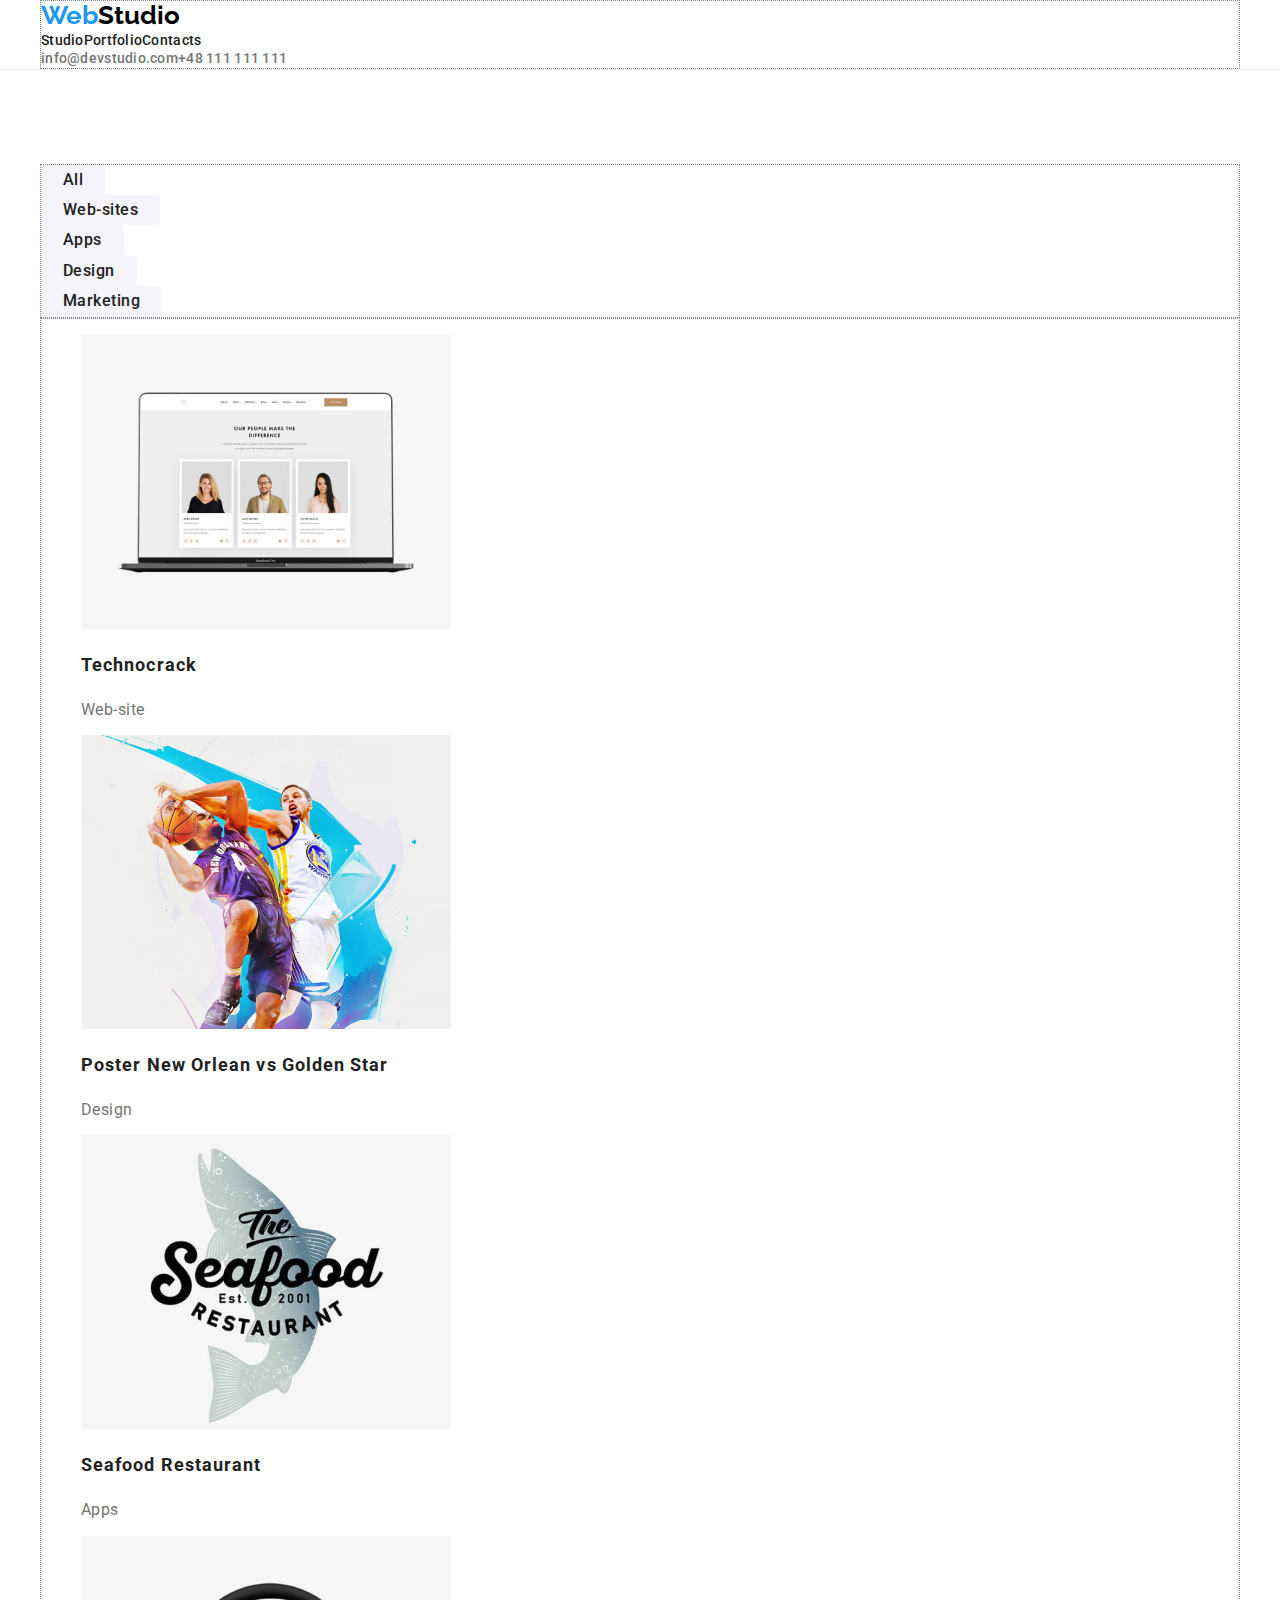
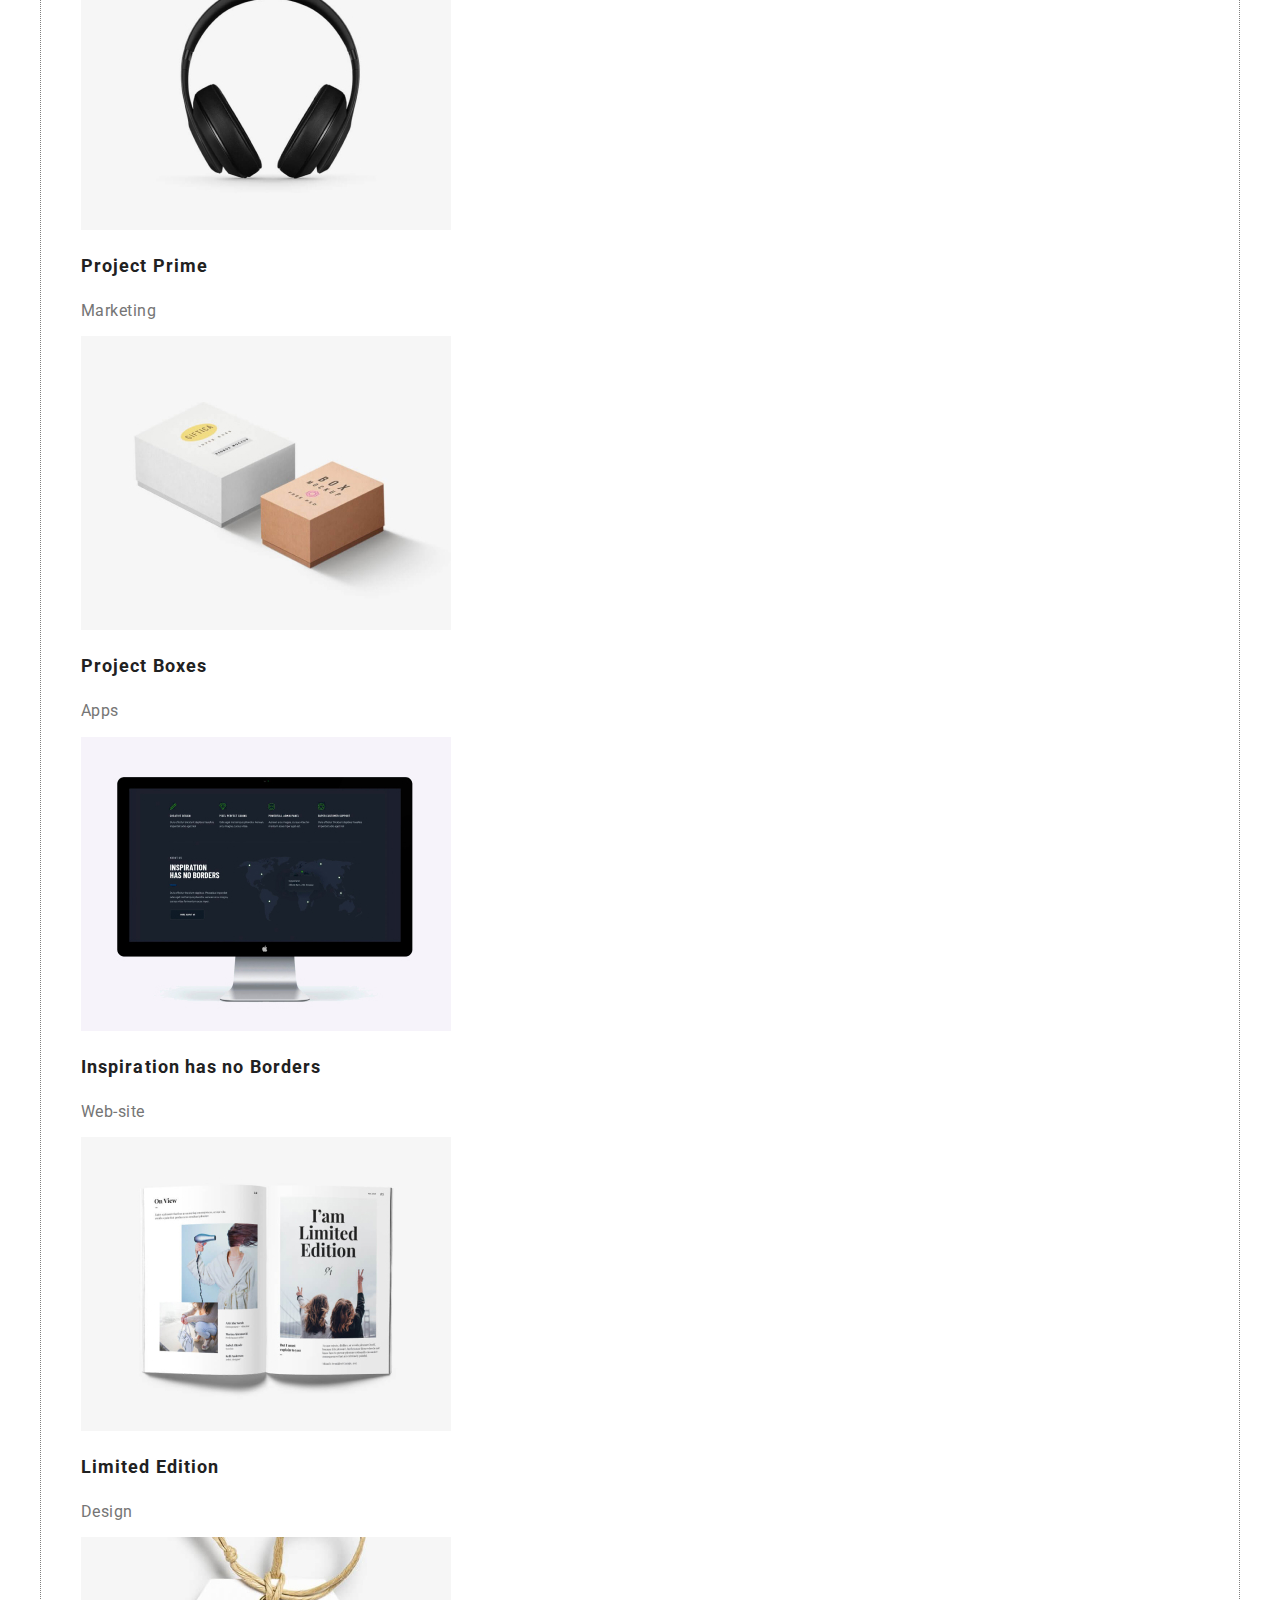
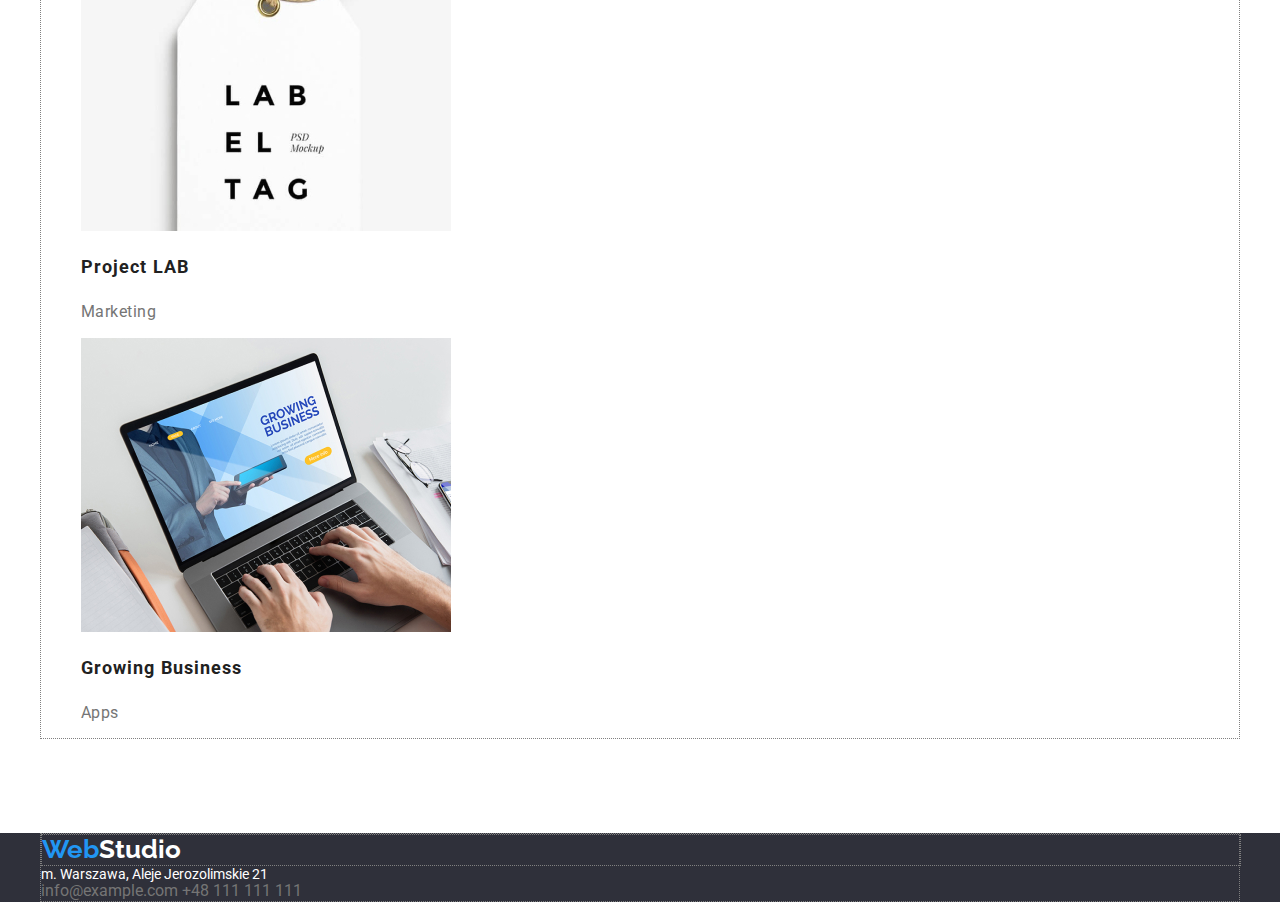
==== portfolio.html @ 3c7914d1 "sections class added" ====
<!DOCTYPE html>
<html lang="en">
  <head>
    <meta charset="UTF-8" />
    <meta http-equiv="X-UA-Compatible" content="IE=edge" />
    <meta name="viewport" content="width=device-width, initial-scale=1.0" />
    <title>Portfolio</title>
    <link rel="preconnect" href="https://fonts.googleapis.com" />
    <link rel="preconnect" href="https://fonts.gstatic.com" crossorigin />
    <link
      rel="stylesheet"
      href="https://cdnjs.cloudflare.com/ajax/libs/modern-normalize/1.0.0/modern-normalize.min.css"
    />
    <link
      href="https://fonts.googleapis.com/css2?family=Raleway:wght@700&family=Roboto:wght@400;500;700;900&display=swap"
      rel="stylesheet"
    />
    <link rel="stylesheet" href="./css/styles.css" />
  </head>
  <body>
    <!-- page header -->
    <header class="index-header">
      <div class="container">
        <a class="logo" href="./index.html"
          >Web<span class="logo-studio">Studio</span></a
        >
        <nav>
          <ul class="navigation">
            <li><a class="menu-link" href="./index.html">Studio</a></li>
            <li>
              <a class="menu-link" href="./portfolio.html">Portfolio</a>
            </li>
            <li><a class="menu-link" href="#">Contacts</a></li>
          </ul>
        </nav>
        <ul class="header-contacts">
          <li>
            <a class="contact-link" href="mailto:info@devstudio.com"
              >info@devstudio.com</a
            >
          </li>
          <li>
            <a class="contact-link" href="tel:+48111111111">+48 111 111 111</a>
          </li>
        </ul>
      </div>
    </header>
    <main>
      <section class="section">
        <!-- filters -->
        <div class="container">
          <ul class="filter">
            <li><button type="button">All</button></li>
            <li><button type="button">Web-sites</button></li>
            <li><button type="button">Apps</button></li>
            <li><button type="button">Design</button></li>
            <li><button type="button">Marketing</button></li>
          </ul>
        </div>
        <!--  All Projects -->
        <div class="container">
          <ul class="projects">
            <!-- Project 1 -->
            <li>
              <figure>
                <img
                  src="./images/projects/project-1.jpg"
                  alt="opened-laptop"
                  width="370"
                  height="294"
                />
                <figcaption>
                  <p class="project-title">Technocrack</p>
                  <p class="project-type">Web-site</p>
                </figcaption>
              </figure>
            </li>
            <!-- Project 2 -->
            <li>
              <figure>
                <img
                  class="image-one"
                  src="./images/projects/project-2.jpg"
                  alt="two-basketball-players"
                  width="370"
                  height="294"
                />
                <figcaption>
                  <p class="project-title">Poster New Orlean vs Golden Star</p>
                  <p class="project-type">Design</p>
                </figcaption>
              </figure>
            </li>
            <!-- project 3 -->
            <li>
              <figure>
                <img
                  src="./images/projects/project-3.jpg"
                  alt="logo-of-a-restaurant"
                  width="370"
                  height="294"
                />
                <figcaption>
                  <p class="project-title">Seafood Restaurant</p>
                  <p class="project-type">Apps</p>
                </figcaption>
              </figure>
            </li>
            <!-- project 4 -->
            <li>
              <figure>
                <img
                  src="./images/projects/project-4.jpg"
                  alt="black-headset"
                  width="370"
                  height="294"
                />
                <figcaption>
                  <p class="project-title">Project Prime</p>
                  <p class="project-type">Marketing</p>
                </figcaption>
              </figure>
            </li>
            <!-- project 5 -->
            <li>
              <figure>
                <img
                  src="./images/projects/project-5.jpg"
                  alt="two-carton-boxes"
                  width="370"
                  height="294"
                />
                <figcaption>
                  <p class="project-title">Project Boxes</p>
                  <p class="project-type">Apps</p>
                </figcaption>
              </figure>
            </li>
            <!-- project 6 -->
            <li>
              <figure>
                <img
                  src="./images/projects/project-6.jpg"
                  alt="apple-monitor"
                  width="370"
                  height="294"
                />
                <figcaption>
                  <p class="project-title">Inspiration has no Borders</p>
                  <p class="project-type">Web-site</p>
                </figcaption>
              </figure>
            </li>
            <!-- project 7 -->
            <li>
              <figure>
                <img
                  src="./images/projects/project-7.jpg"
                  alt="opened-paper-magazine"
                  width="370"
                  height="294"
                />
                <figcaption>
                  <p class="project-title">Limited Edition</p>
                  <p class="project-type">Design</p>
                </figcaption>
              </figure>
            </li>
            <!-- project 8  -->
            <li>
              <figure>
                <img
                  src="./images/projects/project-8.jpg"
                  alt="a-label"
                  width="370"
                  height="294"
                />
                <figcaption>
                  <p class="project-title">Project LAB</p>
                  <p class="project-type">Marketing</p>
                </figcaption>
              </figure>
            </li>
            <!-- project 9 -->
            <li>
              <figure>
                <img
                  src="./images/projects/project-9.jpg"
                  alt="someone-typing-on-a-laptop"
                  width="370"
                  height="294"
                />
                <figcaption>
                  <p class="project-title">Growing Business</p>
                  <p class="project-type">Apps</p>
                </figcaption>
              </figure>
            </li>
          </ul>
        </div>
      </section>
    </main>
    <footer>
      <!--contact -->
      <div class="container">
        <div class="container">
          <a class="logo" href="./index.html"
            >Web<span class="logo-studio-bottom">Studio</span></a
          >
        </div>
        <address>m. Warszawa, Aleje Jerozolimskie 21</address>
        <a class="bottom-contact-link" href="mailto:info@example.com"
          >info@example.com</a
        >
        <a class="bottom-contact-link" href="tel:+48111111111"
          >+48 111 111 111</a
        >
      </div>
    </footer>
  </body>
</html>
---- css/styles.css ----
h1,
h2,
h3,
h4 {
  margin: 0;
}

body {
  font-family: "Roboto", sans-serif;
  color: #212121;
  text-decoration: none;
  margin: 0;
  padding: 0;
}

ul {
  list-style: none;
  margin: 0;
  padding: 0;
}

img {
  display: block;
}

.container {
  width: 1200px;
  border: 1px dotted grey;
  margin: 0 auto;
}

.section {
  padding-top: 94px;
  padding-bottom: 94px;
}

.pb {
  padding-bottom: 0px;
}

.logo {
  font-family: "Raleway";
  font-weight: 700;
  font-size: 26px;
  line-height: 1, 2;
  color: #2196f3;
  text-decoration: none;
}

.menu-link {
  font-weight: 500;
  font-size: 14px;
  line-height: 1, 1;
  letter-spacing: 0.02em;
  text-decoration: none;
  color: #212121;
}

.menu-link:focus,
.menu-link:hover {
  color: #2196f3;
}

.contact-link {
  color: #757575;
  text-decoration: none;
  font-weight: 500;
  font-size: 14px;
  line-height: 1, 1;
  letter-spacing: 0.02em;
}

.contact-link:hover,
.contact-link:focus {
  color: #2196f3;
  stroke: #2196f3;
}

button {
  font-family: "Roboto";
  font-weight: 500;
  font-size: 16px;
  line-height: 1, 6;
  text-align: center;
  letter-spacing: 0.03em;
  color: #212121;
  border-style: none;
  background: #f5f4fa;
  border-radius: 4px;
  padding: 6px 22px 6px 22px;
}

button:focus,
button:hover {
  background: #2196f3;
  box-shadow: 0px 3px 1px rgba(0, 0, 0, 0.1), 0px 1px 2px rgba(0, 0, 0, 0.08),
    0px 2px 2px rgba(0, 0, 0, 0.12);
  border-radius: 4px;
  color: white;
  border-style: none;
}

button {
  cursor: pointer;
}

.project-card {
  width: 370;
}

.project-description {
  border-left: 1px solid #eeeeee;
  border-bottom: 1px solid #eeeeee;
  border-right: 1px solid #eeeeee;
  width: 370;
}

.project-card:focus,
.project-card:hover {
  box-shadow: 0px 1px 1px rgba(0, 0, 0, 0.12), 0px 4px 4px rgba(0, 0, 0, 0.06),
    1px 4px 6px rgba(0, 0, 0, 0.16);
  width: 370px;
}

.project-title {
  font-weight: 700;
  font-size: 18px;
  line-height: 2;
  letter-spacing: 0.06em;
  color: #212121;
}

.project-type {
  font-size: 16px;
  line-height: 1, 9;
  letter-spacing: 0.03em;
  color: #757575;
}

address {
  font-family: "Roboto";
  font-style: normal;
  font-size: 14px;
  line-height: 1, 7;
  color: white;
}

.logo {
  color: #2196f3;
}
.logo-studio {
  color: #000000;
}

.logo-studio-bottom {
  color: #ffffff;
}

.bottom-contact-link {
  color: #757575;
  text-decoration: none;
}

.bottom-contact-link:hover,
.bottom-contact-link:focus {
  color: #2196f3;
}

footer {
  background-color: #2f303a;
  width: 100%;
}

.hero {
  background: #2f303a;
  height: 600px;
}
.hero-header {
  font-weight: 900;
  font-size: 44px;
  line-height: 1, 36;
  letter-spacing: 0.06em;
  text-align: center;
  text-transform: uppercase;
  color: #ffffff;
}

.advantages {
  font-weight: 700;
  font-size: 14px;
  line-height: 1, 1;
  letter-spacing: 0.03em;
  text-transform: uppercase;
}

.advantages-description {
  font-size: 14px;
  line-height: 1, 7;
  letter-spacing: 0.03em;
  color: #757575;
  max-width: 270px;
}

.section-title {
  font-weight: 700;
  font-size: 36px;
  line-height: 1, 16;
  letter-spacing: 0.03em;
  text-align: center;
}

.fig {
  font-weight: 700;
  font-size: 14px;
  line-height: 1, 14;
  letter-spacing: 0.03em;
  text-transform: uppercase;
  color: #ffffff;
}

.our-team {
  background: #e5e5e5;
}
.name {
  font-weight: 500;
  font-size: 16px;
  line-height: 1, 18;
  letter-spacing: 0.03em;
}

.job-position {
  font-size: 16px;
  line-height: 1, 18;
  letter-spacing: 0.03em;
  color: #757575;
}

.index-header {
  border-bottom: 1px solid #ececec;
}
.navigation {
  display: flex;
  align-items: center;
}
.header-contacts {
  display: flex;
}
.advantages-list {
  display: flex;
}
.workers-list {
  display: flex;
}
.figcaption {
  background-color: #ffffff;
}
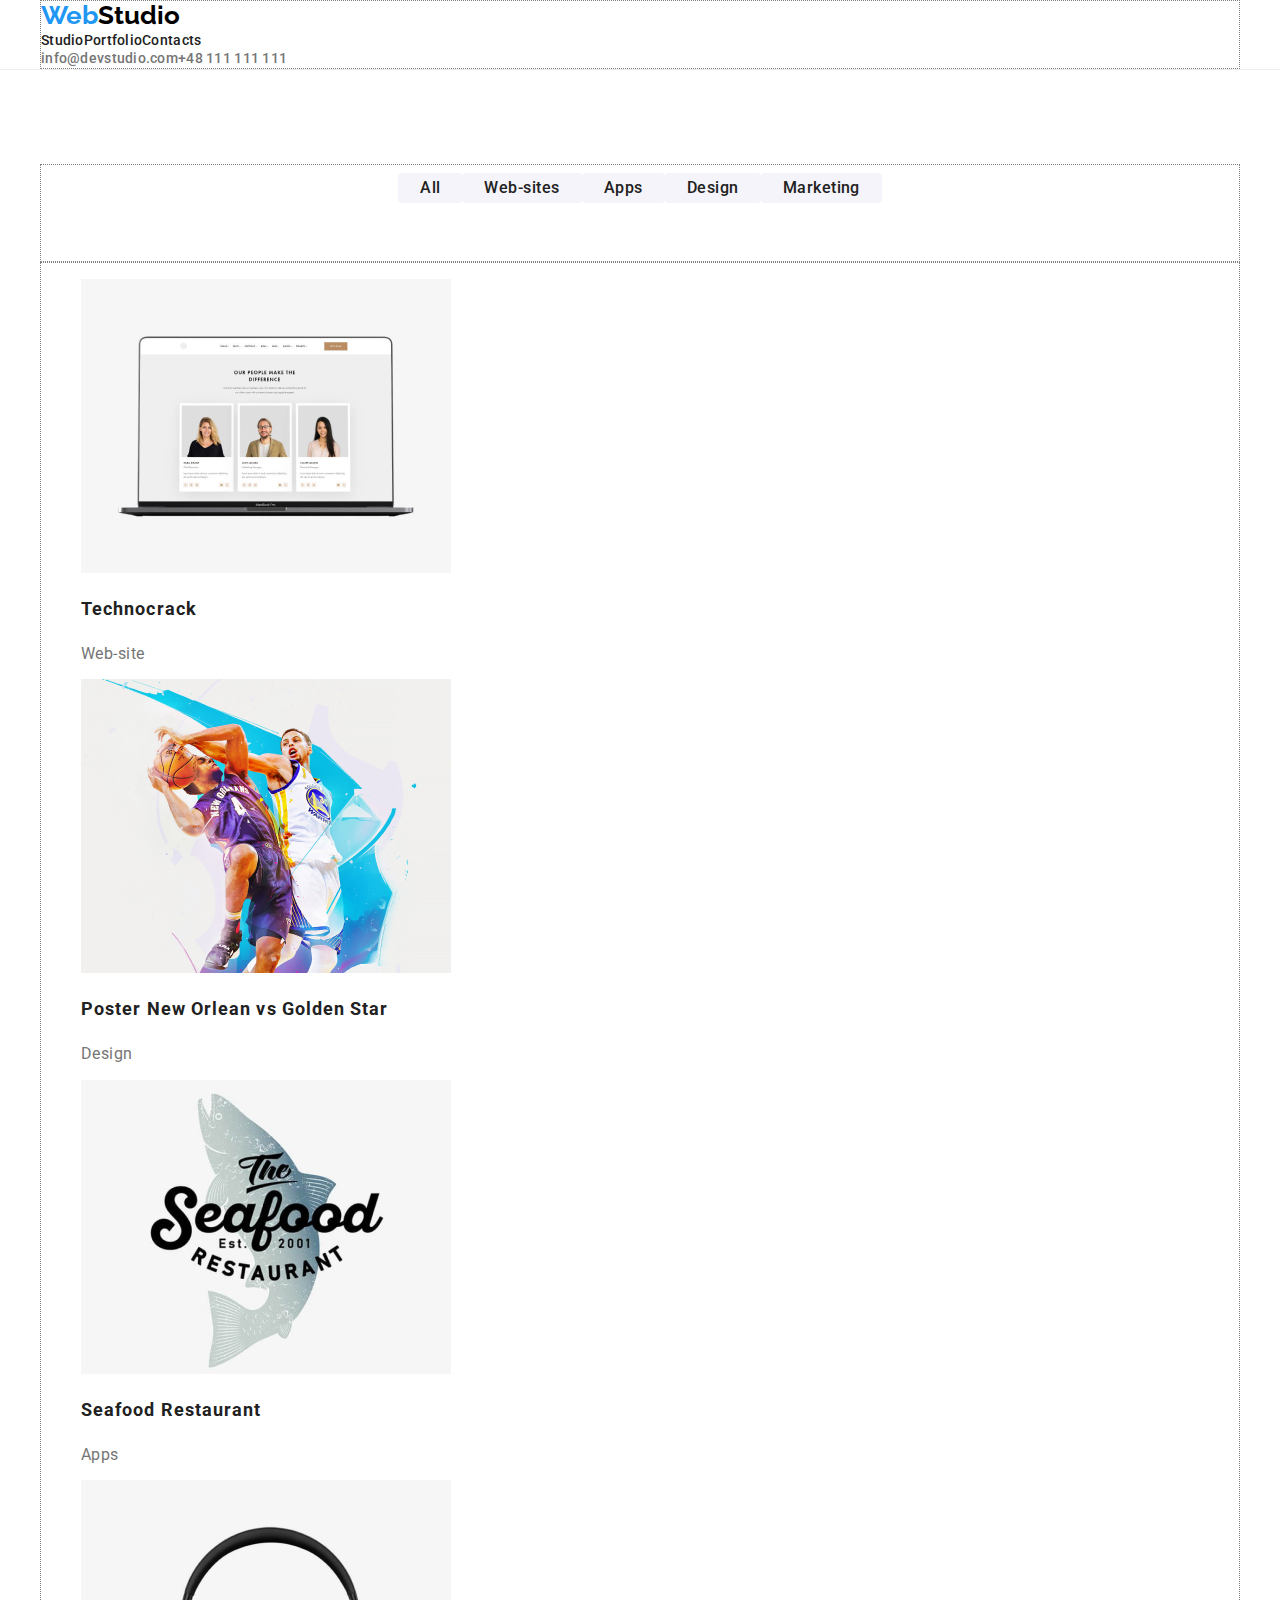
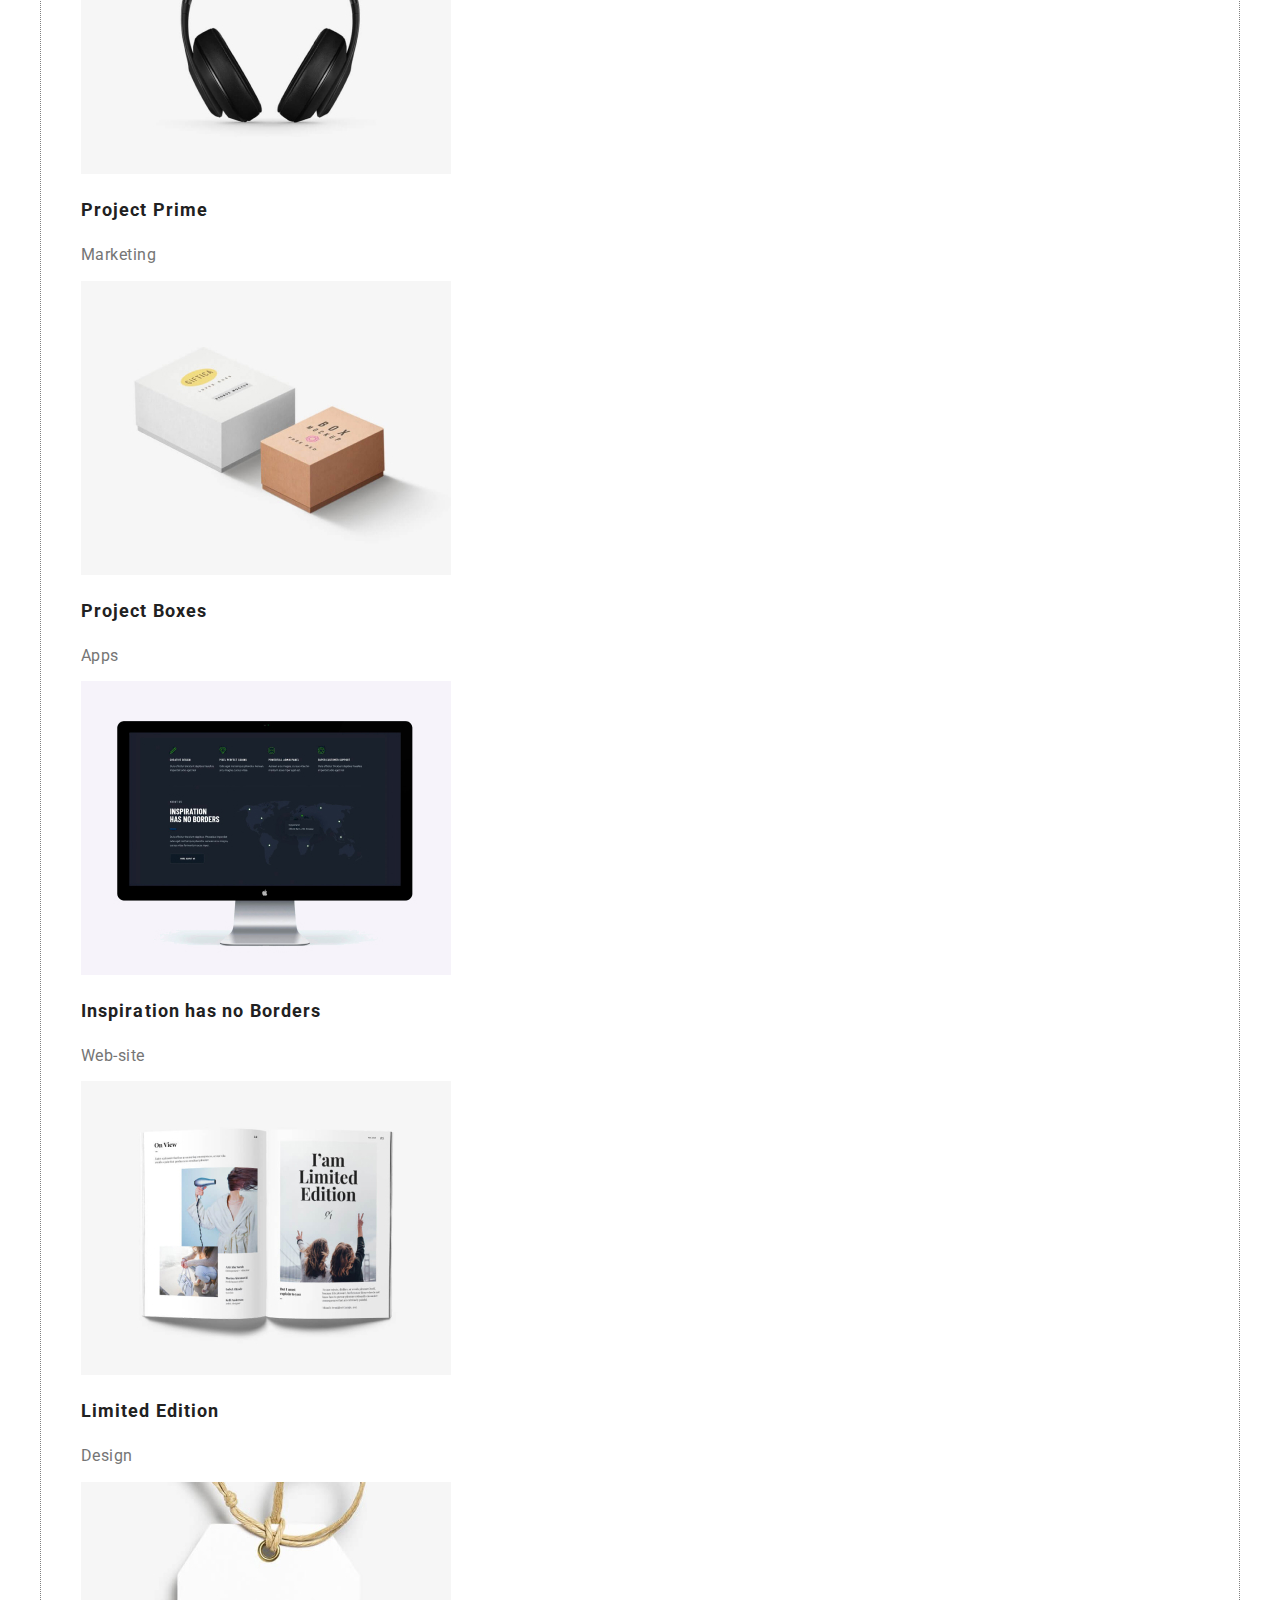
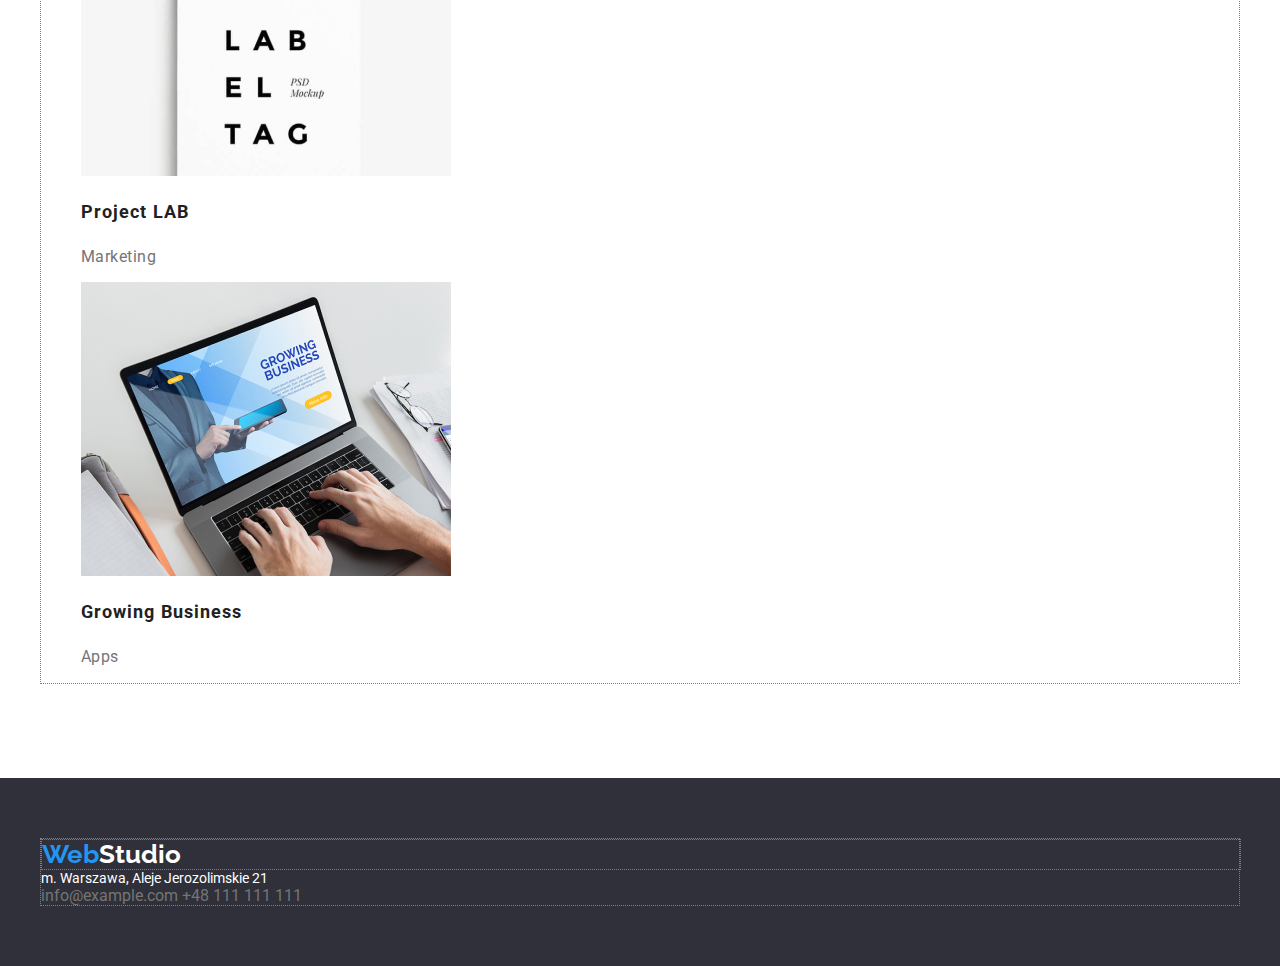
==== commit f211b736: "e" ====
--- a/portfolio.html
+++ b/portfolio.html
@@ -200,8 +200,7 @@
         </div>
       </section>
     </main>
-    <footer>
-      <!--contact -->
+    <footer class="footer">
       <div class="container">
         <div class="container">
           <a class="logo" href="./index.html"
--- a/css/styles.css
+++ b/css/styles.css
@@ -74,6 +74,13 @@
 .contact-link:focus {
   color: #2196f3;
   stroke: #2196f3;
+}
+
+.filter {
+  display: flex;
+  justify-content: center;
+  margin-bottom: 50px;
+  padding: 8px;
 }
 
 button {
@@ -166,9 +173,10 @@
   color: #2196f3;
 }
 
-footer {
+.footer {
   background-color: #2f303a;
-  width: 100%;
+  padding-top: 60px;
+  padding-bottom: 60px;
 }
 
 .hero {
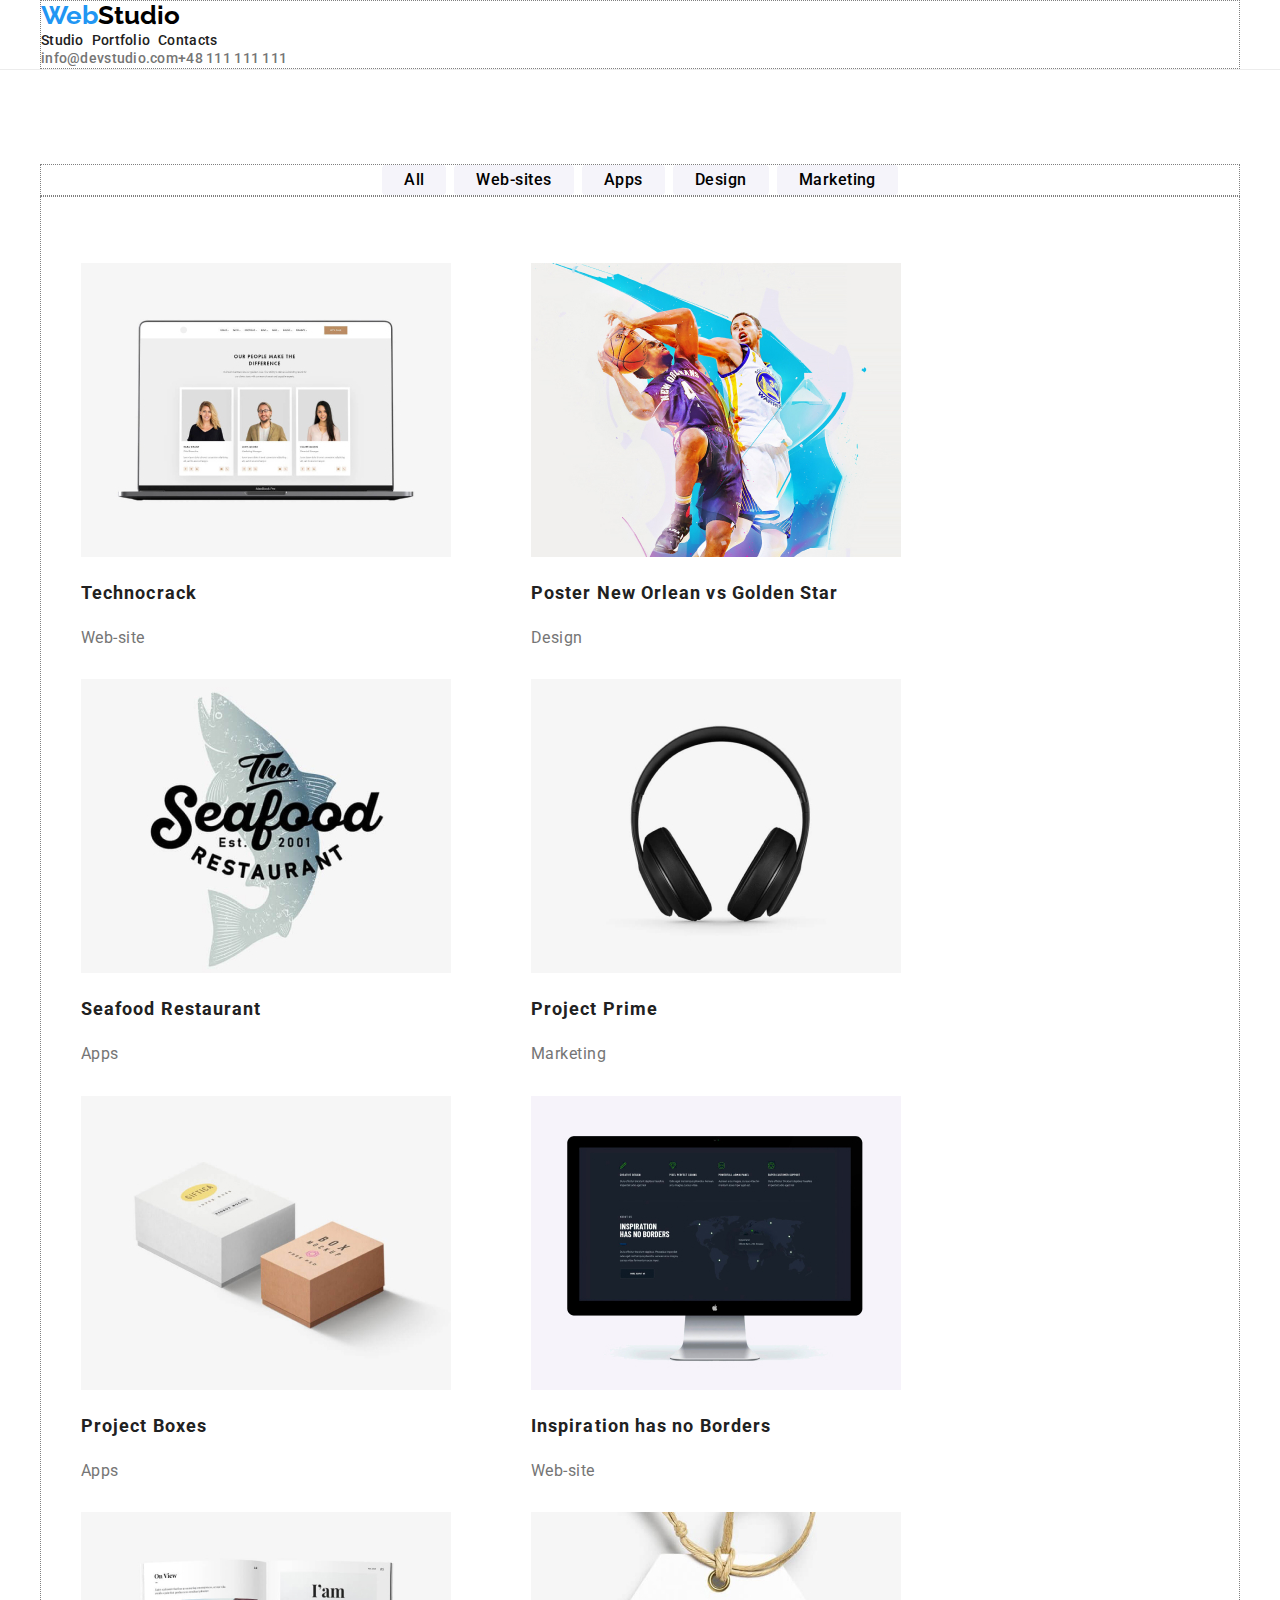
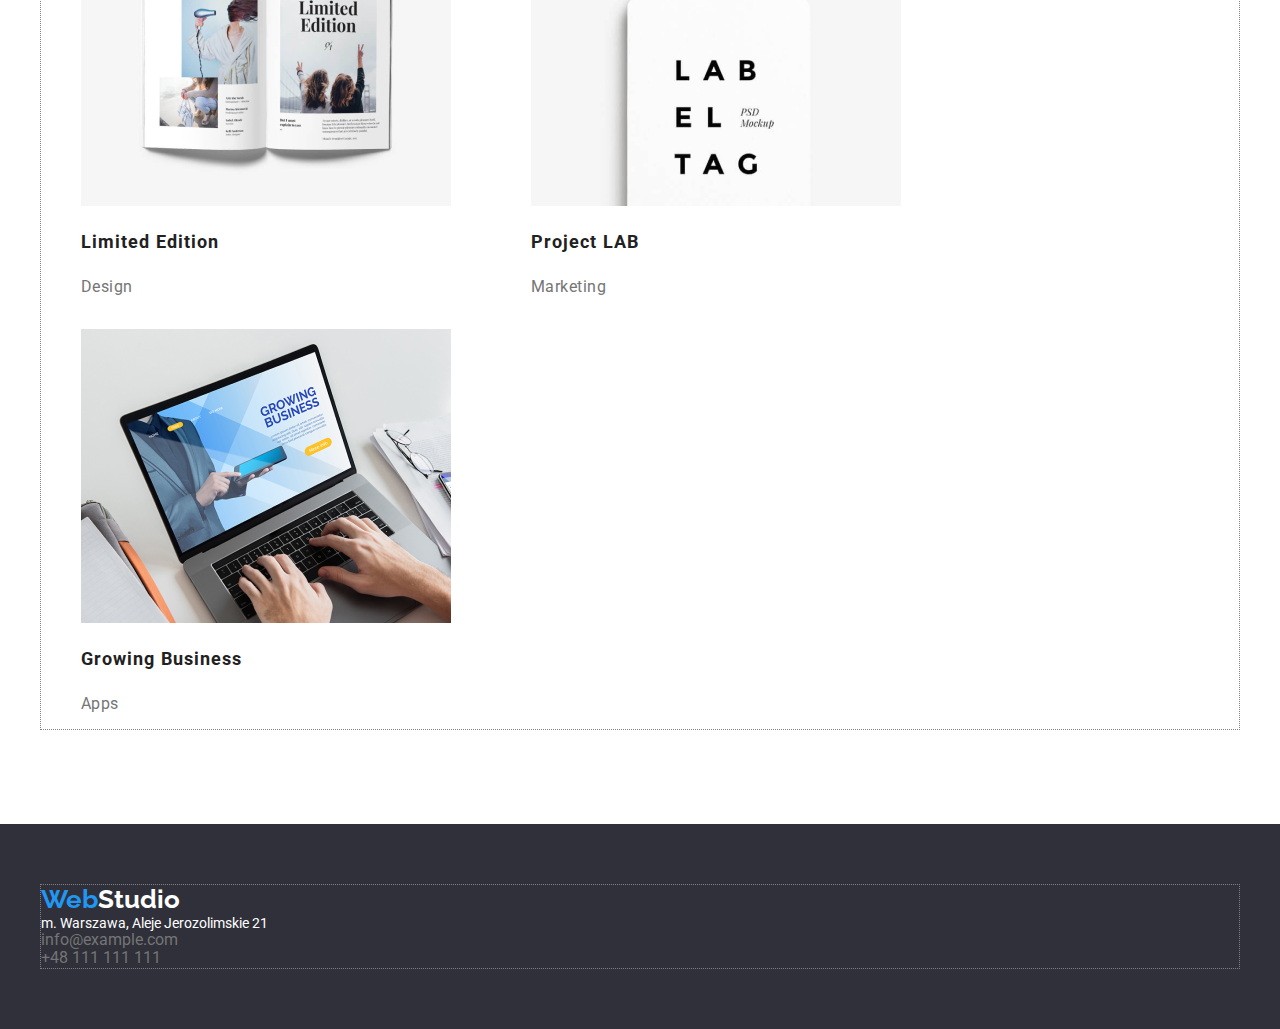
==== commit e40d914a: "flex" ====
--- a/portfolio.html
+++ b/portfolio.html
@@ -19,7 +19,7 @@
   </head>
   <body>
     <!-- page header -->
-    <header class="index-header">
+    <header class="page-header">
       <div class="container">
         <a class="logo" href="./index.html"
           >Web<span class="logo-studio">Studio</span></a
@@ -50,11 +50,15 @@
         <!-- filters -->
         <div class="container">
           <ul class="filter">
-            <li><button type="button">All</button></li>
-            <li><button type="button">Web-sites</button></li>
-            <li><button type="button">Apps</button></li>
-            <li><button type="button">Design</button></li>
-            <li><button type="button">Marketing</button></li>
+            <li><button type="button" class="filter-button">All</button></li>
+            <li>
+              <button type="button" class="filter-button">Web-sites</button>
+            </li>
+            <li><button type="button" class="filter-button">Apps</button></li>
+            <li><button type="button" class="filter-button">Design</button></li>
+            <li>
+              <button type="button" class="filter-button">Marketing</button>
+            </li>
           </ul>
         </div>
         <!--  All Projects -->
@@ -202,18 +206,24 @@
     </main>
     <footer class="footer">
       <div class="container">
-        <div class="container">
+        <div class="footer-logo">
           <a class="logo" href="./index.html"
             >Web<span class="logo-studio-bottom">Studio</span></a
           >
         </div>
-        <address>m. Warszawa, Aleje Jerozolimskie 21</address>
-        <a class="bottom-contact-link" href="mailto:info@example.com"
-          >info@example.com</a
-        >
-        <a class="bottom-contact-link" href="tel:+48111111111"
-          >+48 111 111 111</a
-        >
+        <ul class="footer-contacts">
+          <li><address>m. Warszawa, Aleje Jerozolimskie 21</address></li>
+          <li>
+            <a class="footer-contact-link" href="mailto:info@example.com"
+              >info@example.com</a
+            >
+          </li>
+          <li>
+            <a class="footer-contact-link" href="tel:+48111111111"
+              >+48 111 111 111</a
+            >
+          </li>
+        </ul>
       </div>
     </footer>
   </body>
--- a/css/styles.css
+++ b/css/styles.css
@@ -27,11 +27,13 @@
   width: 1200px;
   border: 1px dotted grey;
   margin: 0 auto;
+  justify-content: center;
 }
 
 .section {
   padding-top: 94px;
   padding-bottom: 94px;
+  /* padding: 94px 0; */
 }
 
 .pb {
@@ -61,6 +63,17 @@
   color: #2196f3;
 }
 
+.navigation {
+  display: flex;
+  align-items: center;
+  justify-content: flex-start;
+  gap: 8px;
+}
+
+.header-contacts {
+  display: flex;
+}
+
 .contact-link {
   color: #757575;
   text-decoration: none;
@@ -78,9 +91,22 @@
 
 .filter {
   display: flex;
+  align-items: center;
   justify-content: center;
-  margin-bottom: 50px;
-  padding: 8px;
+  gap: 8px;
+}
+
+.filter-button {
+  font-family: "Roboto";
+  font-weight: 500;
+  font-size: 16px;
+  line-height: 1, 6;
+  text-align: center;
+  letter-spacing: 0.03em;
+  border-style: none;
+  background: #f5f4fa;
+  border-radius: 4px;
+  padding: 6px 22px 6px 22px;
 }
 
 button {
@@ -90,7 +116,6 @@
   line-height: 1, 6;
   text-align: center;
   letter-spacing: 0.03em;
-  color: #212121;
   border-style: none;
   background: #f5f4fa;
   border-radius: 4px;
@@ -111,8 +136,17 @@
   cursor: pointer;
 }
 
+.projects {
+  display: flex;
+  flex-wrap: wrap;
+  flex-basis: calc((100%-2 * 30px)) / 3;
+  justify-content: flex-start;
+  margin-top: 50px;
+}
+
 .project-card {
   width: 370;
+  padding-left: 0;
 }
 
 .project-description {
@@ -163,13 +197,13 @@
   color: #ffffff;
 }
 
-.bottom-contact-link {
-  color: #757575;
-  text-decoration: none;
-}
-
-.bottom-contact-link:hover,
-.bottom-contact-link:focus {
+.footer-contact-link {
+  color: #757575;
+  text-decoration: none;
+}
+
+.footer-contact-link:hover,
+.footer-contact-link:focus {
   color: #2196f3;
 }
 
@@ -217,17 +251,25 @@
   text-align: center;
 }
 
-.fig {
+/* .fig {
   font-weight: 700;
   font-size: 14px;
   line-height: 1, 14;
   letter-spacing: 0.03em;
   text-transform: uppercase;
   color: #ffffff;
+} */
+
+/* 3 photos in section Czym się zajmujemy */
+.gallery {
+  display: flex;
+  justify-content: space-between;
 }
 
 .our-team {
   background: #e5e5e5;
+  display: flex;
+  justify-content: center;
 }
 .name {
   font-weight: 500;
@@ -243,16 +285,10 @@
   color: #757575;
 }
 
-.index-header {
+.page-header {
   border-bottom: 1px solid #ececec;
 }
-.navigation {
-  display: flex;
-  align-items: center;
-}
-.header-contacts {
-  display: flex;
-}
+
 .advantages-list {
   display: flex;
 }
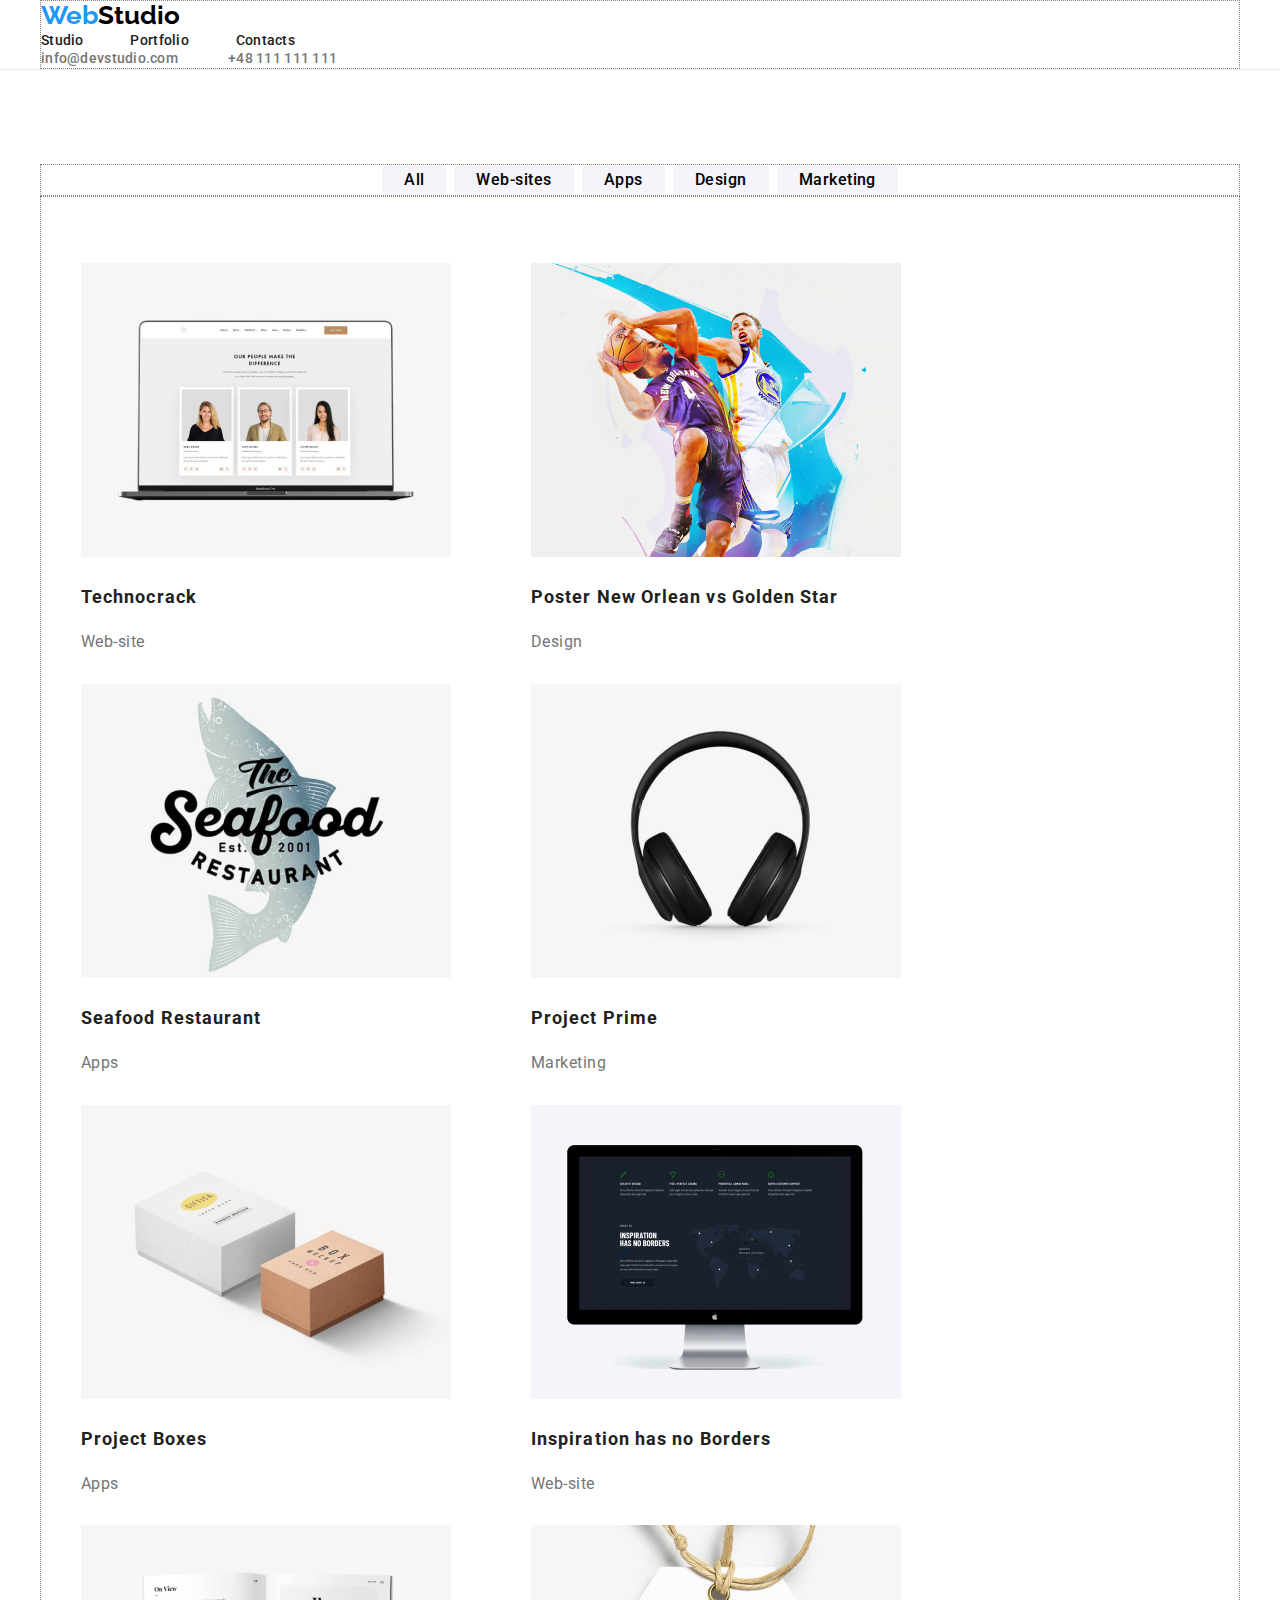
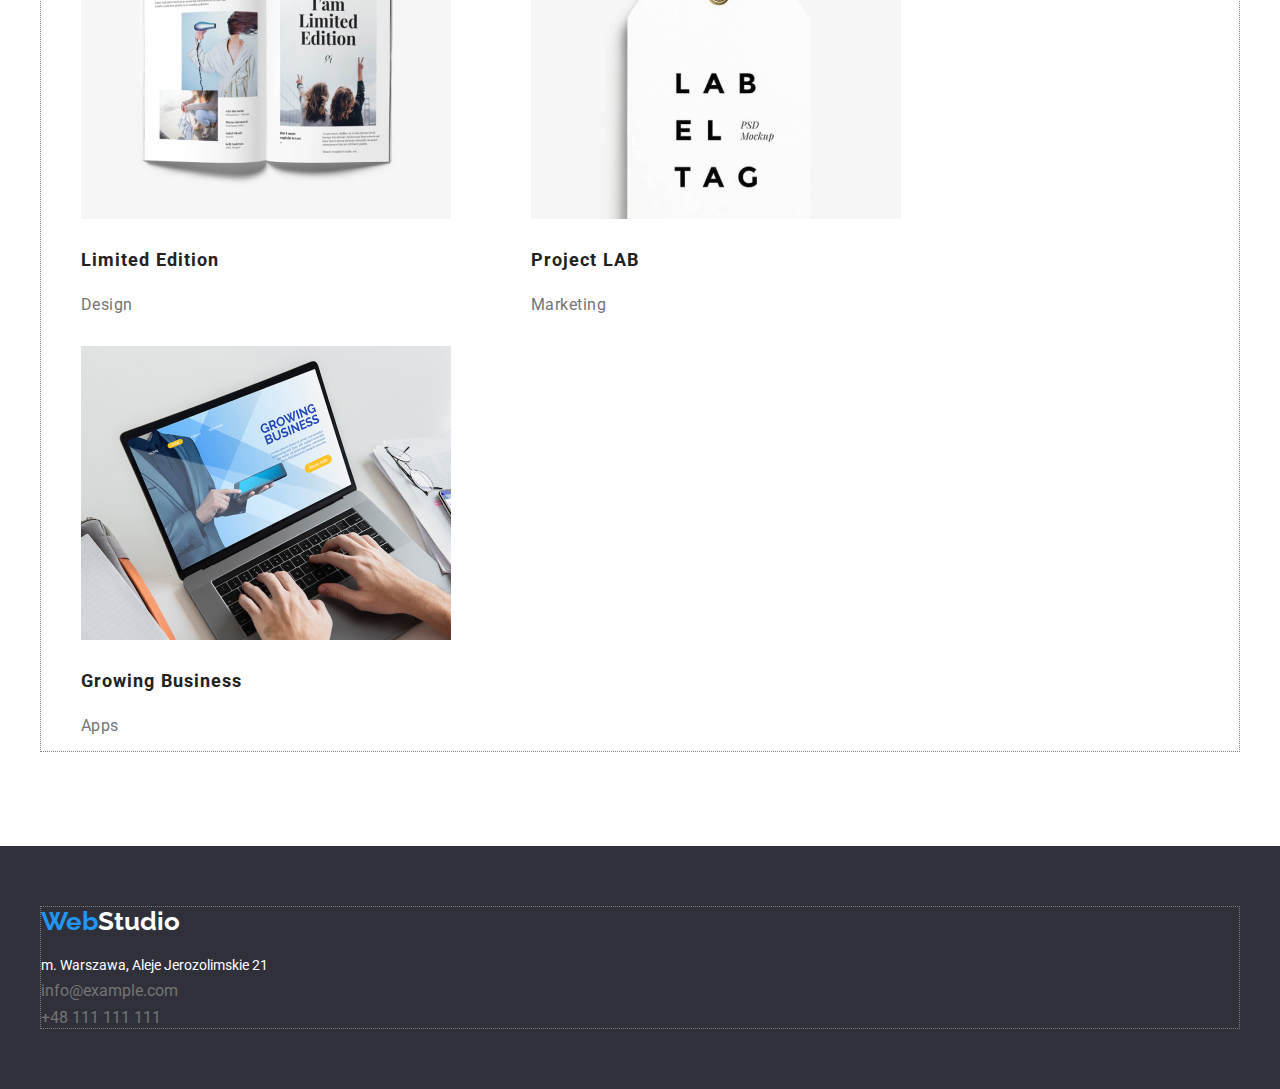
==== commit 227f914a: "styles" ====
--- a/portfolio.html
+++ b/portfolio.html
@@ -212,13 +212,17 @@
           >
         </div>
         <ul class="footer-contacts">
-          <li><address>m. Warszawa, Aleje Jerozolimskie 21</address></li>
-          <li>
+          <li class="footer-contacts-item">
+            <address class="address">
+              m. Warszawa, Aleje Jerozolimskie 21
+            </address>
+          </li>
+          <li class="footer-contacts-item">
             <a class="footer-contact-link" href="mailto:info@example.com"
               >info@example.com</a
             >
           </li>
-          <li>
+          <li class="footer-contacts-item">
             <a class="footer-contact-link" href="tel:+48111111111"
               >+48 111 111 111</a
             >
--- a/css/styles.css
+++ b/css/styles.css
@@ -19,14 +19,15 @@
   padding: 0;
 }
 
-img {
+/* img {
   display: block;
-}
+} */
 
 .container {
   width: 1200px;
   border: 1px dotted grey;
   margin: 0 auto;
+  /* margin: 0 215px; */
   justify-content: center;
 }
 
@@ -40,6 +41,12 @@
   padding-bottom: 0px;
 }
 
+.page-header-container {
+  display: flex;
+  align-items: center;
+  justify-content: space-between;
+}
+
 .logo {
   font-family: "Raleway";
   font-weight: 700;
@@ -47,6 +54,17 @@
   line-height: 1, 2;
   color: #2196f3;
   text-decoration: none;
+  margin-top: 24px;
+  margin-bottom: 25px;
+}
+
+.footer-logo {
+  font-family: "Raleway";
+  font-weight: 700;
+  font-size: 26px;
+  line-height: 1, 2;
+  color: #2196f3;
+  text-decoration: none;
 }
 
 .menu-link {
@@ -65,9 +83,13 @@
 
 .navigation {
   display: flex;
-  align-items: center;
-  justify-content: flex-start;
-  gap: 8px;
+  justify-content: space-between;
+  width: 254px;
+  /* gap: 8px; */
+}
+
+.nav-item {
+  display: flex;
 }
 
 .header-contacts {
@@ -81,6 +103,7 @@
   font-size: 14px;
   line-height: 1, 1;
   letter-spacing: 0.02em;
+  padding-right: 50px;
 }
 
 .contact-link:hover,
@@ -197,6 +220,17 @@
   color: #ffffff;
 }
 
+.footer-contacts-item {
+  margin-bottom: 9px;
+}
+.footer-contacts-item:last-child {
+  margin-bottom: 0px;
+}
+
+.address {
+  margin-top: 20px;
+}
+
 .footer-contact-link {
   color: #757575;
   text-decoration: none;
@@ -227,6 +261,13 @@
   color: #ffffff;
 }
 
+.advantages-list {
+  display: flex;
+}
+.advantages-item {
+  margin-right: 30px;
+}
+
 .advantages {
   font-weight: 700;
   font-size: 14px;
@@ -264,18 +305,45 @@
 .gallery {
   display: flex;
   justify-content: space-between;
-}
-
+  margin-top: 50px;
+}
+
+.container .our-team {
+  max-width: 1200px;
+  display: flex;
+  justify-content: center;
+}
 .our-team {
-  background: #e5e5e5;
+  background-color: #f5f4fa;
+}
+.team-cards {
   display: flex;
   justify-content: center;
-}
+  margin-top: 50px;
+  padding-left: 0px;
+}
+
+.team-card:last-child {
+  margin-right: auto;
+}
+
+.team-card {
+  box-shadow: 0px 1px 3px rgba(0, 0, 0, 0.12), 0px 1px 1px rgba(0, 0, 0, 0.14),
+    0px 2px 1px rgba(0, 0, 0, 0.2);
+  border-radius: 0px 0px 4px 4px;
+}
+
+.card-description {
+  padding: 30px 0;
+  background: white;
+}
+
 .name {
   font-weight: 500;
   font-size: 16px;
   line-height: 1, 18;
   letter-spacing: 0.03em;
+  text-align: center;
 }
 
 .job-position {
@@ -283,6 +351,7 @@
   line-height: 1, 18;
   letter-spacing: 0.03em;
   color: #757575;
+  text-align: center;
 }
 
 .page-header {
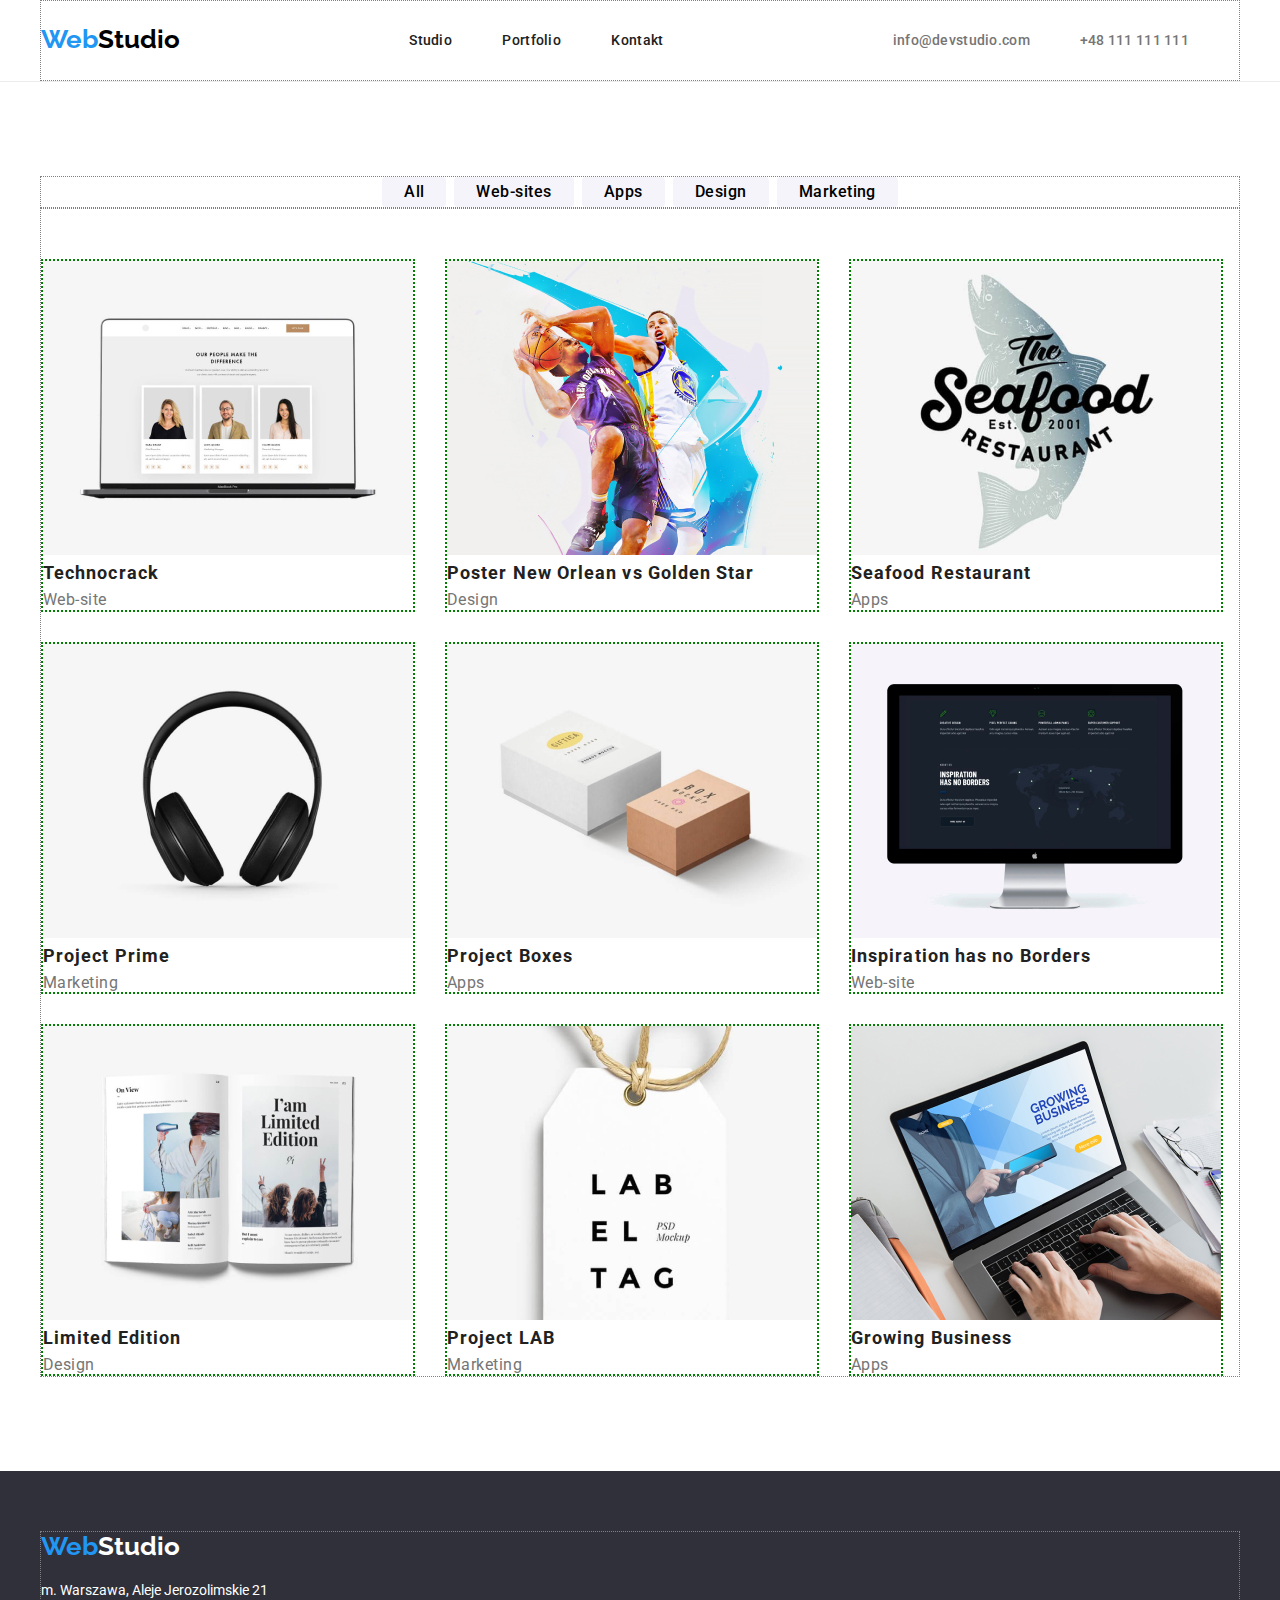
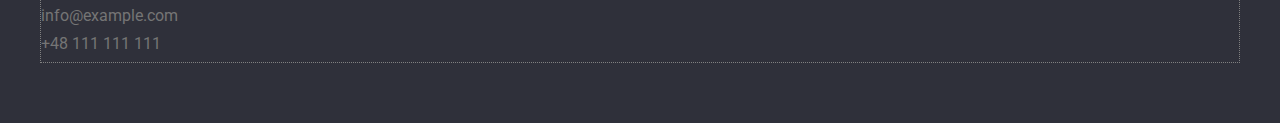
==== commit ac391b1a: "styles for portfolio" ====
--- a/portfolio.html
+++ b/portfolio.html
@@ -20,23 +20,25 @@
   <body>
     <!-- page header -->
     <header class="page-header">
-      <div class="container">
+      <div class="container page-header-container">
         <a class="logo" href="./index.html"
           >Web<span class="logo-studio">Studio</span></a
         >
         <nav>
           <ul class="navigation">
-            <li><a class="menu-link" href="./index.html">Studio</a></li>
-            <li>
-              <a class="menu-link" href="./portfolio.html">Portfolio</a>
-            </li>
-            <li><a class="menu-link" href="#">Contacts</a></li>
+            <li class="nav-item">
+              <a class="menu-link" href="index.html">Studio</a>
+            </li>
+            <li class="nav-item">
+              <a class="menu-link" href="portfolio.html">Portfolio</a>
+            </li>
+            <li class="nav-item"><a class="menu-link" href="#">Kontakt</a></li>
           </ul>
         </nav>
         <ul class="header-contacts">
           <li>
-            <a class="contact-link" href="mailto:info@devstudio.com"
-              >info@devstudio.com</a
+            <a class="contact-link" href="mailto:info@devstudio.com">
+              info@devstudio.com</a
             >
           </li>
           <li>
@@ -65,7 +67,7 @@
         <div class="container">
           <ul class="projects">
             <!-- Project 1 -->
-            <li>
+            <li class="project-card">
               <figure>
                 <img
                   src="./images/projects/project-1.jpg"
@@ -80,7 +82,7 @@
               </figure>
             </li>
             <!-- Project 2 -->
-            <li>
+            <li class="project-card">
               <figure>
                 <img
                   class="image-one"
@@ -96,7 +98,7 @@
               </figure>
             </li>
             <!-- project 3 -->
-            <li>
+            <li class="project-card">
               <figure>
                 <img
                   src="./images/projects/project-3.jpg"
@@ -111,7 +113,7 @@
               </figure>
             </li>
             <!-- project 4 -->
-            <li>
+            <li class="project-card">
               <figure>
                 <img
                   src="./images/projects/project-4.jpg"
@@ -126,7 +128,7 @@
               </figure>
             </li>
             <!-- project 5 -->
-            <li>
+            <li class="project-card">
               <figure>
                 <img
                   src="./images/projects/project-5.jpg"
@@ -141,7 +143,7 @@
               </figure>
             </li>
             <!-- project 6 -->
-            <li>
+            <li class="project-card">
               <figure>
                 <img
                   src="./images/projects/project-6.jpg"
@@ -156,7 +158,7 @@
               </figure>
             </li>
             <!-- project 7 -->
-            <li>
+            <li class="project-card">
               <figure>
                 <img
                   src="./images/projects/project-7.jpg"
@@ -171,7 +173,7 @@
               </figure>
             </li>
             <!-- project 8  -->
-            <li>
+            <li class="project-card">
               <figure>
                 <img
                   src="./images/projects/project-8.jpg"
@@ -186,7 +188,7 @@
               </figure>
             </li>
             <!-- project 9 -->
-            <li>
+            <li class="project-card">
               <figure>
                 <img
                   src="./images/projects/project-9.jpg"
@@ -208,7 +210,7 @@
       <div class="container">
         <div class="footer-logo">
           <a class="logo" href="./index.html"
-            >Web<span class="logo-studio-bottom">Studio</span></a
+            >Web<span class="logo-studio-footer">Studio</span></a
           >
         </div>
         <ul class="footer-contacts">
--- a/css/styles.css
+++ b/css/styles.css
@@ -1,3 +1,9 @@
+* {
+  margin: 0;
+  padding: 0;
+  box-sizing: border-box;
+}
+
 h1,
 h2,
 h3,
@@ -19,9 +25,9 @@
   padding: 0;
 }
 
-/* img {
+img {
   display: block;
-} */
+}
 
 .container {
   width: 1200px;
@@ -85,7 +91,6 @@
   display: flex;
   justify-content: space-between;
   width: 254px;
-  /* gap: 8px; */
 }
 
 .nav-item {
@@ -162,14 +167,15 @@
 .projects {
   display: flex;
   flex-wrap: wrap;
-  flex-basis: calc((100%-2 * 30px)) / 3;
-  justify-content: flex-start;
   margin-top: 50px;
+  gap: 30px;
+  width: 1200px;
 }
 
 .project-card {
   width: 370;
-  padding-left: 0;
+  border: 2px dotted green;
+  /* flex-basis: calc((1200px-2 * 30px) / 3); */
 }
 
 .project-description {
@@ -216,16 +222,16 @@
   color: #000000;
 }
 
-.logo-studio-bottom {
+.logo-studio-footer {
   color: #ffffff;
 }
 
 .footer-contacts-item {
   margin-bottom: 9px;
 }
-.footer-contacts-item:last-child {
+/* .footer-contacts-item:last-child {
   margin-bottom: 0px;
-}
+} */
 
 .address {
   margin-top: 20px;
@@ -247,8 +253,10 @@
   padding-bottom: 60px;
 }
 
-.hero {
+.hero-container {
   background: #2f303a;
+  text-align: center;
+  width: 100%;
   height: 600px;
 }
 .hero-header {
@@ -259,6 +267,22 @@
   text-align: center;
   text-transform: uppercase;
   color: #ffffff;
+  padding-top: 200px;
+  margin-bottom: 30px;
+}
+
+.hero-button {
+  background: #2196f3;
+  font-weight: 700;
+  font-size: 16px;
+  line-height: 1.87;
+  text-align: center;
+  letter-spacing: 0.06em;
+  color: #ffffff;
+  cursor: pointer;
+  border-style: none;
+  border-radius: 4px;
+  margin-bottom: 200px;
 }
 
 .advantages-list {
@@ -292,15 +316,6 @@
   text-align: center;
 }
 
-/* .fig {
-  font-weight: 700;
-  font-size: 14px;
-  line-height: 1, 14;
-  letter-spacing: 0.03em;
-  text-transform: uppercase;
-  color: #ffffff;
-} */
-
 /* 3 photos in section Czym się zajmujemy */
 .gallery {
   display: flex;
@@ -308,23 +323,17 @@
   margin-top: 50px;
 }
 
-.container .our-team {
+.container .container-our-team {
   max-width: 1200px;
   display: flex;
-  justify-content: center;
 }
 .our-team {
   background-color: #f5f4fa;
 }
 .team-cards {
   display: flex;
-  justify-content: center;
+  justify-content: space-between;
   margin-top: 50px;
-  padding-left: 0px;
-}
-
-.team-card:last-child {
-  margin-right: auto;
 }
 
 .team-card {
@@ -336,6 +345,7 @@
 .card-description {
   padding: 30px 0;
   background: white;
+  border-radius: 0px 0px 4px 4px;
 }
 
 .name {
@@ -344,6 +354,7 @@
   line-height: 1, 18;
   letter-spacing: 0.03em;
   text-align: center;
+  margin-bottom: 10px;
 }
 
 .job-position {
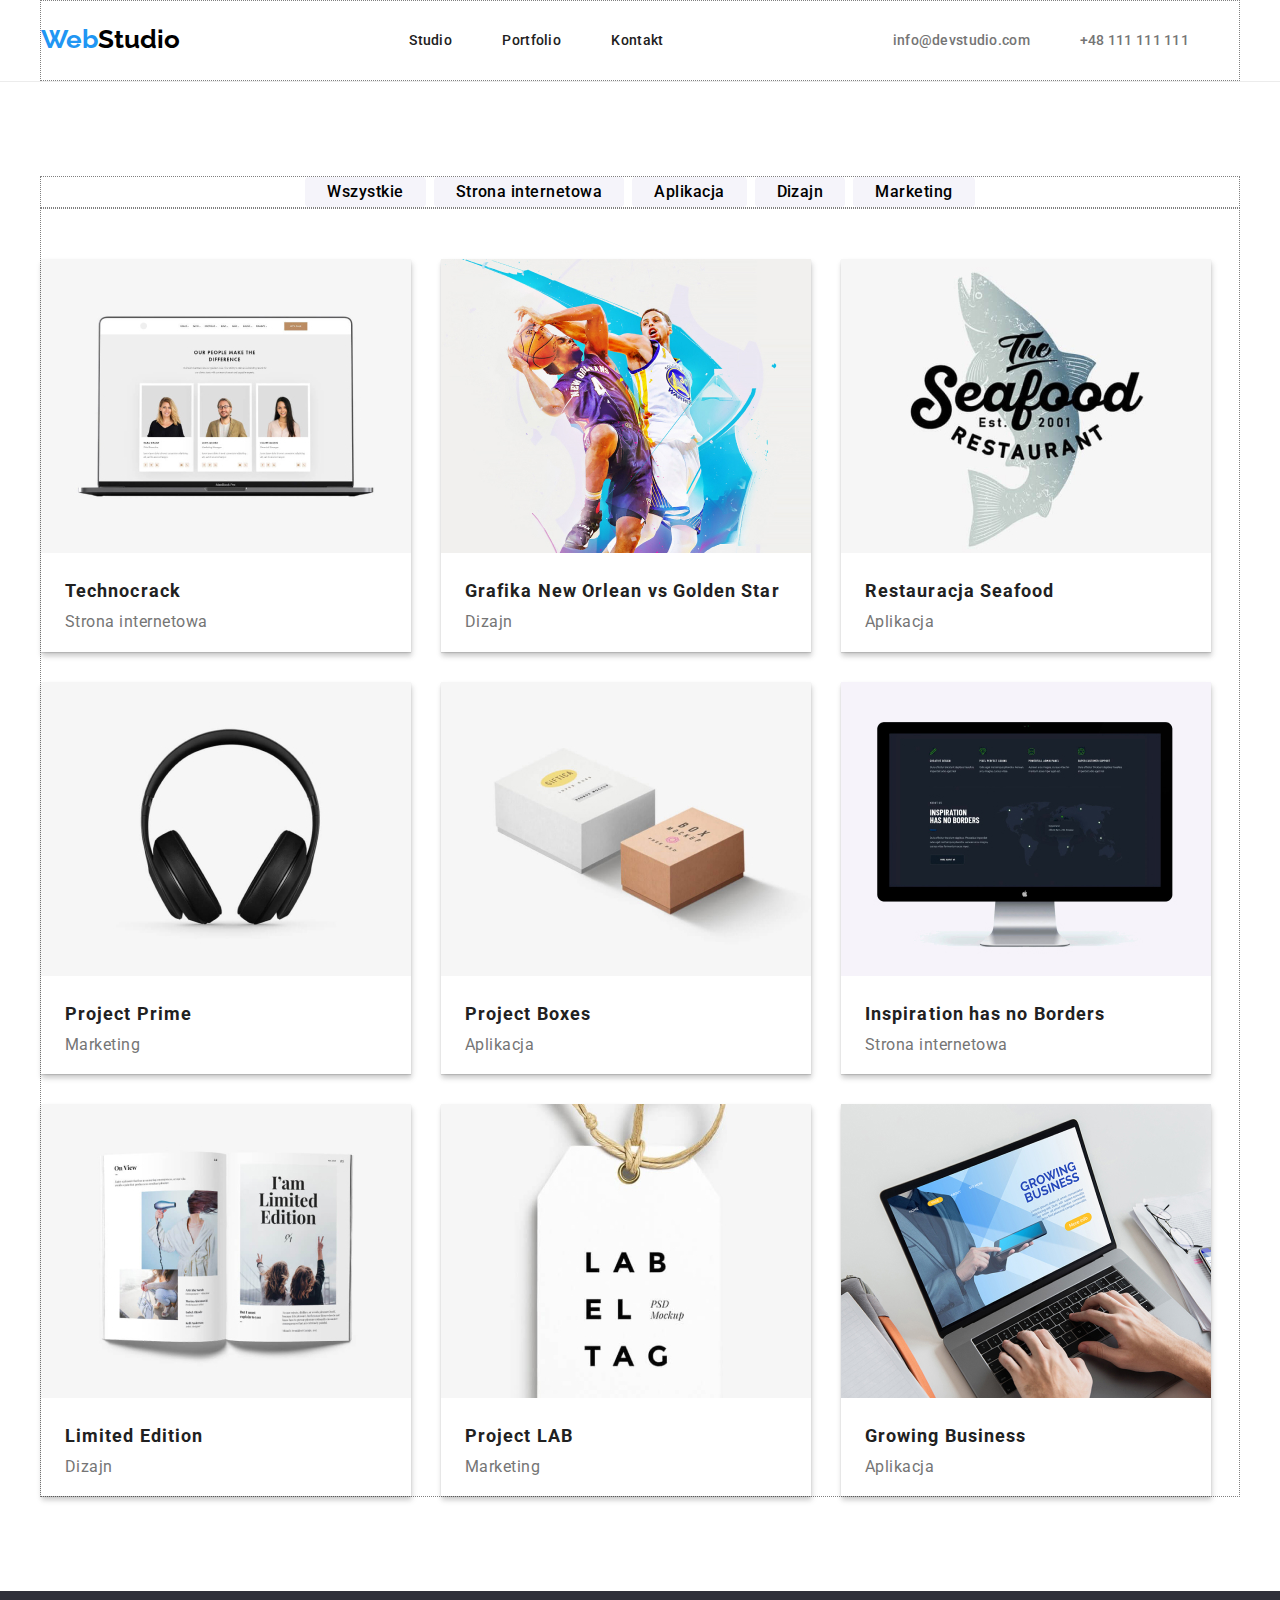
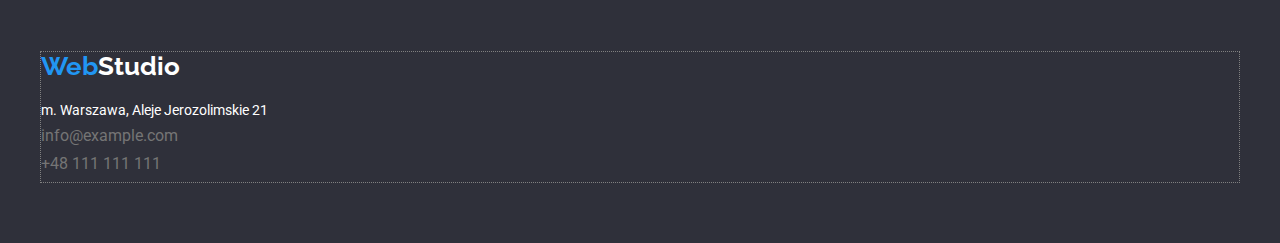
==== commit b9da5615: "polish to english" ====
--- a/portfolio.html
+++ b/portfolio.html
@@ -52,12 +52,18 @@
         <!-- filters -->
         <div class="container">
           <ul class="filter">
-            <li><button type="button" class="filter-button">All</button></li>
-            <li>
-              <button type="button" class="filter-button">Web-sites</button>
-            </li>
-            <li><button type="button" class="filter-button">Apps</button></li>
-            <li><button type="button" class="filter-button">Design</button></li>
+            <li>
+              <button type="button" class="filter-button">Wszystkie</button>
+            </li>
+            <li>
+              <button type="button" class="filter-button">
+                Strona internetowa
+              </button>
+            </li>
+            <li>
+              <button type="button" class="filter-button">Aplikacja</button>
+            </li>
+            <li><button type="button" class="filter-button">Dizajn</button></li>
             <li>
               <button type="button" class="filter-button">Marketing</button>
             </li>
@@ -77,7 +83,7 @@
                 />
                 <figcaption>
                   <p class="project-title">Technocrack</p>
-                  <p class="project-type">Web-site</p>
+                  <p class="project-type">Strona internetowa</p>
                 </figcaption>
               </figure>
             </li>
@@ -92,8 +98,8 @@
                   height="294"
                 />
                 <figcaption>
-                  <p class="project-title">Poster New Orlean vs Golden Star</p>
-                  <p class="project-type">Design</p>
+                  <p class="project-title">Grafika New Orlean vs Golden Star</p>
+                  <p class="project-type">Dizajn</p>
                 </figcaption>
               </figure>
             </li>
@@ -107,8 +113,8 @@
                   height="294"
                 />
                 <figcaption>
-                  <p class="project-title">Seafood Restaurant</p>
-                  <p class="project-type">Apps</p>
+                  <p class="project-title">Restauracja Seafood</p>
+                  <p class="project-type">Aplikacja</p>
                 </figcaption>
               </figure>
             </li>
@@ -138,7 +144,7 @@
                 />
                 <figcaption>
                   <p class="project-title">Project Boxes</p>
-                  <p class="project-type">Apps</p>
+                  <p class="project-type">Aplikacja</p>
                 </figcaption>
               </figure>
             </li>
@@ -153,7 +159,7 @@
                 />
                 <figcaption>
                   <p class="project-title">Inspiration has no Borders</p>
-                  <p class="project-type">Web-site</p>
+                  <p class="project-type">Strona internetowa</p>
                 </figcaption>
               </figure>
             </li>
@@ -168,7 +174,7 @@
                 />
                 <figcaption>
                   <p class="project-title">Limited Edition</p>
-                  <p class="project-type">Design</p>
+                  <p class="project-type">Dizajn</p>
                 </figcaption>
               </figure>
             </li>
@@ -198,7 +204,7 @@
                 />
                 <figcaption>
                   <p class="project-title">Growing Business</p>
-                  <p class="project-type">Apps</p>
+                  <p class="project-type">Aplikacja</p>
                 </figcaption>
               </figure>
             </li>
--- a/css/styles.css
+++ b/css/styles.css
@@ -174,7 +174,9 @@
 
 .project-card {
   width: 370;
-  border: 2px dotted green;
+  box-shadow: 0px 1px 1px rgba(0, 0, 0, 0.12), 0px 4px 4px rgba(0, 0, 0, 0.06),
+    1px 4px 6px rgba(0, 0, 0, 0.16);
+  /* border: 2px dotted green; */
   /* flex-basis: calc((1200px-2 * 30px) / 3); */
 }
 
@@ -185,19 +187,19 @@
   width: 370;
 }
 
-.project-card:focus,
+/* .project-card:focus,
 .project-card:hover {
   box-shadow: 0px 1px 1px rgba(0, 0, 0, 0.12), 0px 4px 4px rgba(0, 0, 0, 0.06),
     1px 4px 6px rgba(0, 0, 0, 0.16);
   width: 370px;
-}
+} */
 
 .project-title {
   font-weight: 700;
   font-size: 18px;
   line-height: 2;
   letter-spacing: 0.06em;
-  color: #212121;
+  padding: 20px 24px 4px 24px;
 }
 
 .project-type {
@@ -205,6 +207,7 @@
   line-height: 1, 9;
   letter-spacing: 0.03em;
   color: #757575;
+  padding: 0 24px 20px 24px;
 }
 
 address {
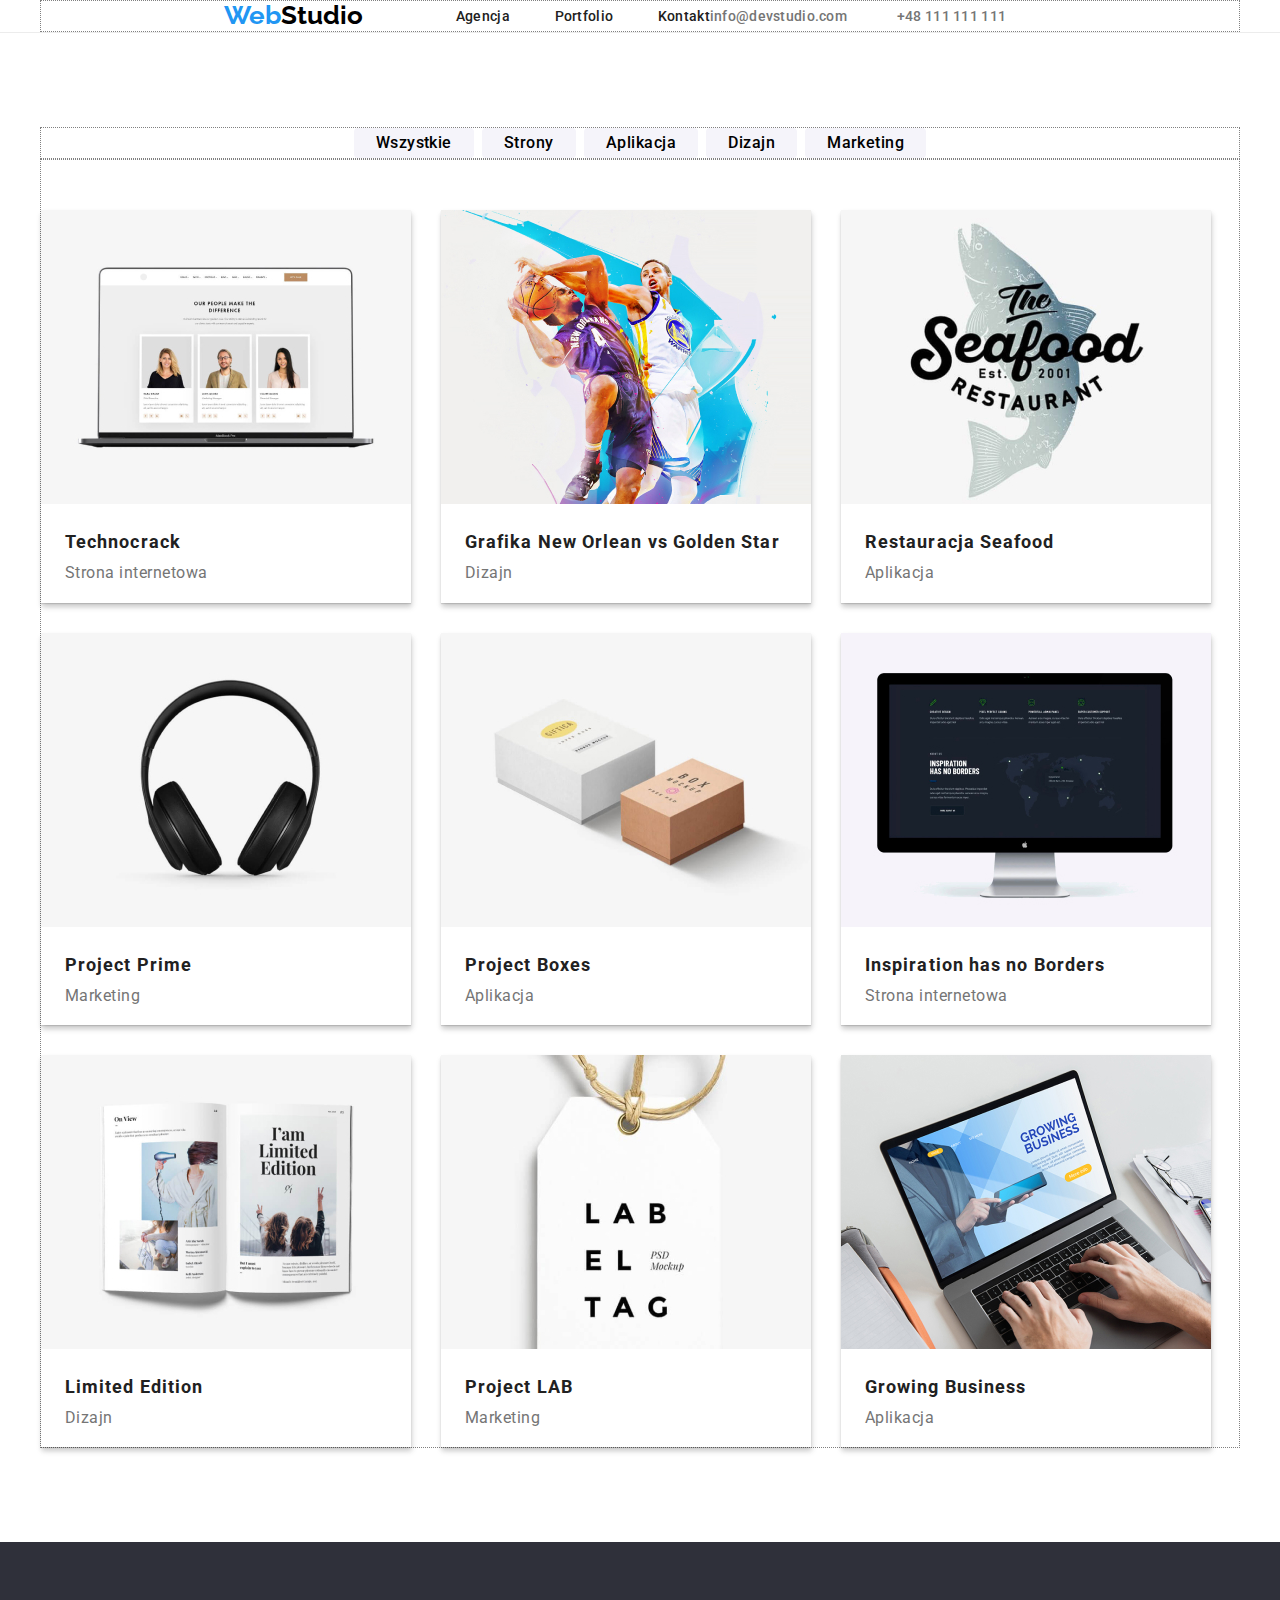
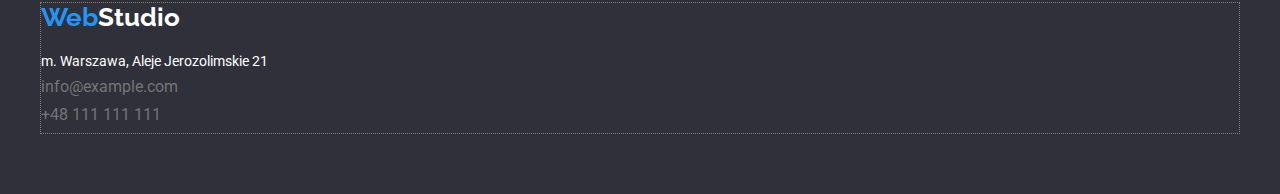
==== commit dd7a7ae8: "styles" ====
--- a/portfolio.html
+++ b/portfolio.html
@@ -27,7 +27,7 @@
         <nav>
           <ul class="navigation">
             <li class="nav-item">
-              <a class="menu-link" href="index.html">Studio</a>
+              <a class="menu-link" href="index.html">Agencja</a>
             </li>
             <li class="nav-item">
               <a class="menu-link" href="portfolio.html">Portfolio</a>
@@ -56,9 +56,7 @@
               <button type="button" class="filter-button">Wszystkie</button>
             </li>
             <li>
-              <button type="button" class="filter-button">
-                Strona internetowa
-              </button>
+              <button type="button" class="filter-button">Strony</button>
             </li>
             <li>
               <button type="button" class="filter-button">Aplikacja</button>
--- a/css/styles.css
+++ b/css/styles.css
@@ -1,28 +1,18 @@
+/* general */
 * {
   margin: 0;
   padding: 0;
   box-sizing: border-box;
 }
 
-h1,
-h2,
-h3,
-h4 {
-  margin: 0;
-}
-
 body {
   font-family: "Roboto", sans-serif;
   color: #212121;
   text-decoration: none;
-  margin: 0;
-  padding: 0;
 }
 
 ul {
   list-style: none;
-  margin: 0;
-  padding: 0;
 }
 
 img {
@@ -31,10 +21,9 @@
 
 .container {
   width: 1200px;
+  margin: 0 auto;
+  /* pomocnicze */
   border: 1px dotted grey;
-  margin: 0 auto;
-  /* margin: 0 215px; */
-  justify-content: center;
 }
 
 .section {
@@ -43,34 +32,20 @@
   /* padding: 94px 0; */
 }
 
-.pb {
+/* .pb {
   padding-bottom: 0px;
-}
+} */
+
+/* header + footer*/
 
 .page-header-container {
   display: flex;
   align-items: center;
-  justify-content: space-between;
-}
-
-.logo {
-  font-family: "Raleway";
-  font-weight: 700;
-  font-size: 26px;
-  line-height: 1, 2;
-  color: #2196f3;
-  text-decoration: none;
-  margin-top: 24px;
-  margin-bottom: 25px;
-}
-
-.footer-logo {
-  font-family: "Raleway";
-  font-weight: 700;
-  font-size: 26px;
-  line-height: 1, 2;
-  color: #2196f3;
-  text-decoration: none;
+  justify-content: center;
+  /* height:80px; */
+}
+.page-header {
+  border-bottom: 1px solid #ececec;
 }
 
 .menu-link {
@@ -91,6 +66,8 @@
   display: flex;
   justify-content: space-between;
   width: 254px;
+  margin-left: 93px;
+  padding: 0;
 }
 
 .nav-item {
@@ -210,19 +187,34 @@
   padding: 0 24px 20px 24px;
 }
 
-address {
+.address {
   font-family: "Roboto";
   font-style: normal;
   font-size: 14px;
   line-height: 1, 7;
   color: white;
+  margin-top: 20px;
 }
 
 .logo {
-  color: #2196f3;
+  font-family: "Raleway";
+  font-weight: 700;
+  font-size: 26px;
+  line-height: 1, 2;
+  color: #2196f3;
+  text-decoration: none;
 }
 .logo-studio {
   color: #000000;
+}
+
+.footer-logo {
+  font-family: "Raleway";
+  font-weight: 700;
+  font-size: 26px;
+  line-height: 1, 2;
+  color: #2196f3;
+  text-decoration: none;
 }
 
 .logo-studio-footer {
@@ -235,10 +227,6 @@
 /* .footer-contacts-item:last-child {
   margin-bottom: 0px;
 } */
-
-.address {
-  margin-top: 20px;
-}
 
 .footer-contact-link {
   color: #757575;
@@ -368,10 +356,6 @@
   text-align: center;
 }
 
-.page-header {
-  border-bottom: 1px solid #ececec;
-}
-
 .advantages-list {
   display: flex;
 }
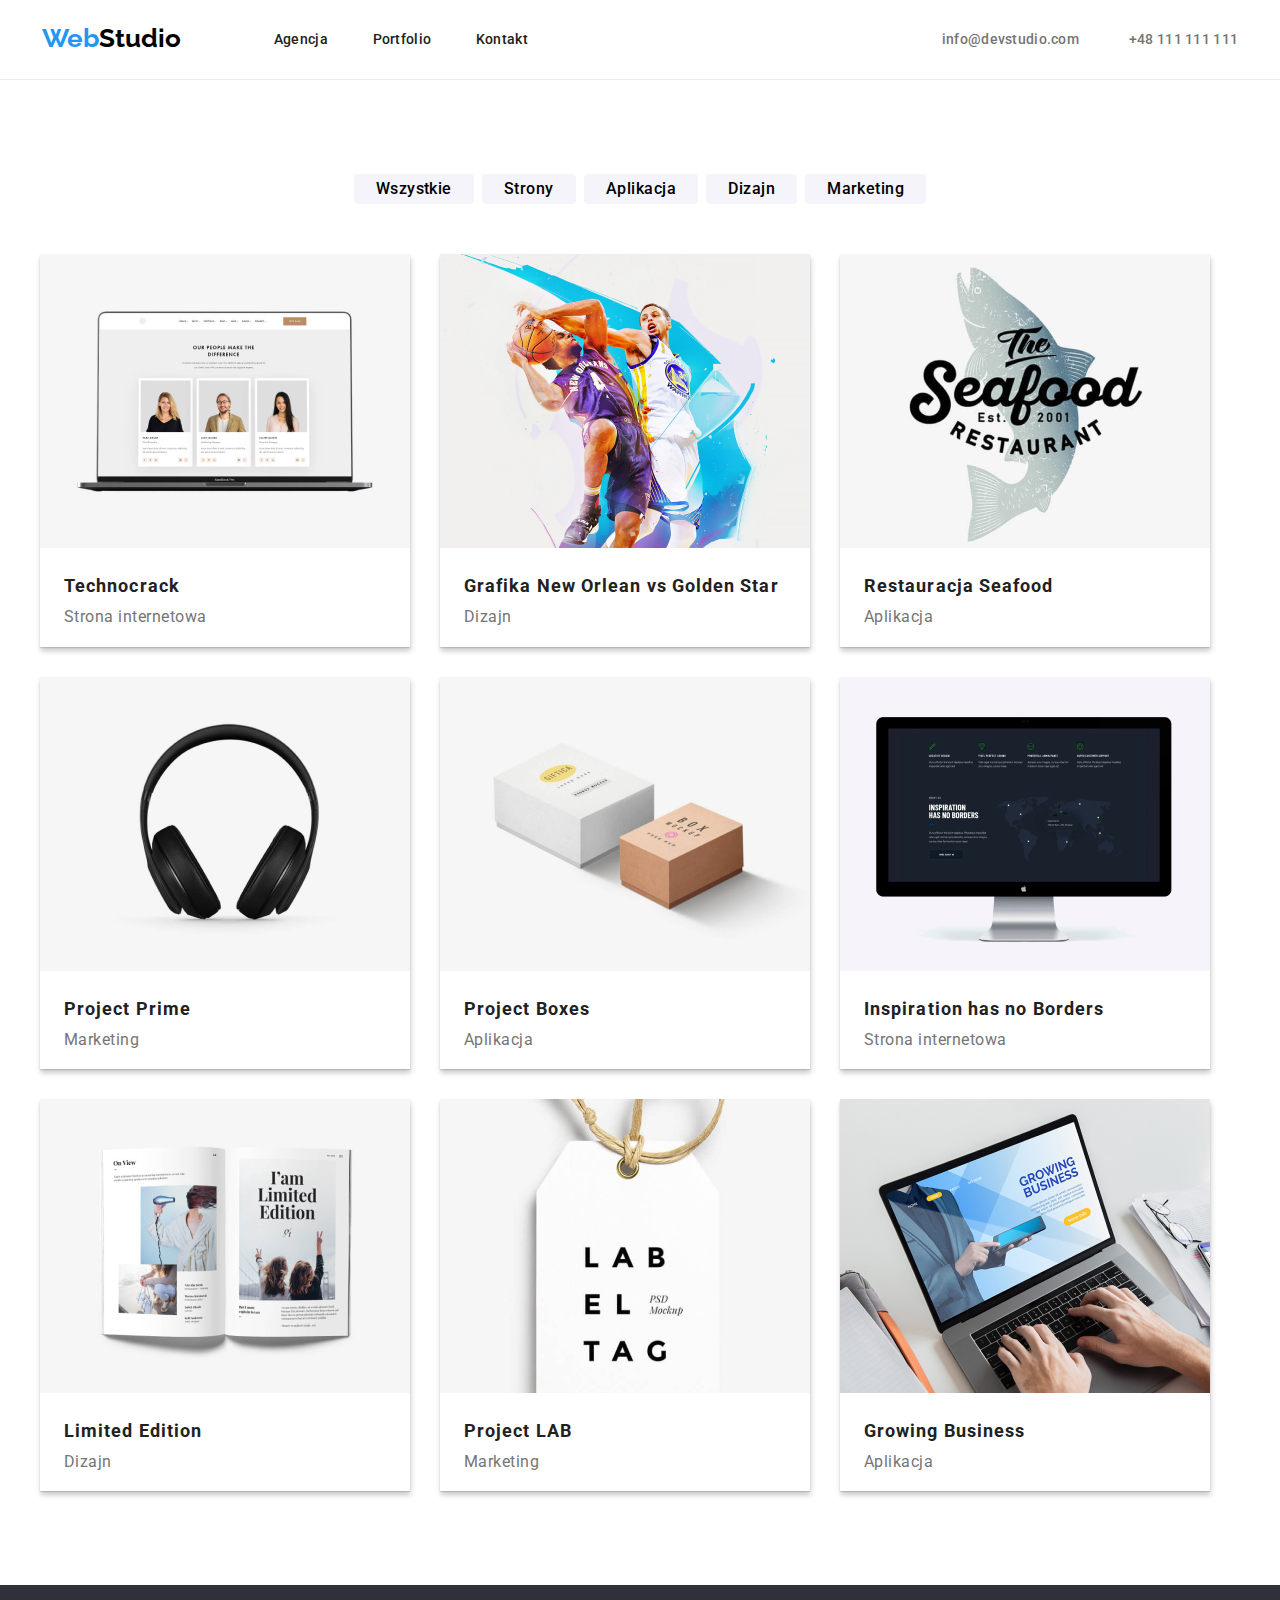
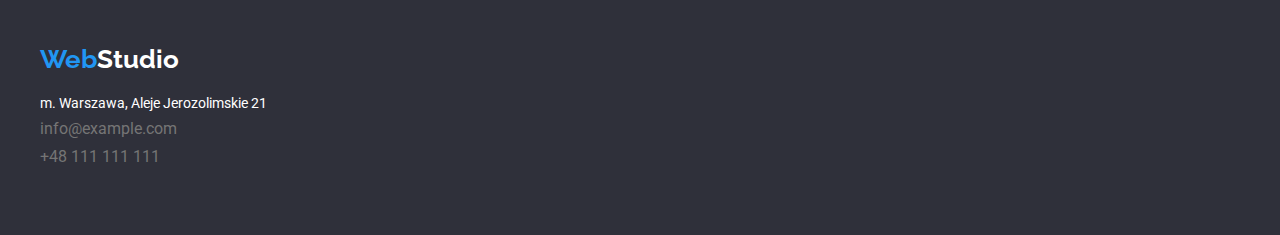
==== commit 9da16cf5: "styles" ====
--- a/portfolio.html
+++ b/portfolio.html
@@ -27,12 +27,12 @@
         <nav>
           <ul class="navigation">
             <li class="nav-item">
-              <a class="menu-link" href="index.html">Agencja</a>
+              <a class="nav-link" href="index.html">Agencja</a>
             </li>
             <li class="nav-item">
-              <a class="menu-link" href="portfolio.html">Portfolio</a>
-            </li>
-            <li class="nav-item"><a class="menu-link" href="#">Kontakt</a></li>
+              <a class="nav-link" href="portfolio.html">Portfolio</a>
+            </li>
+            <li class="nav-item"><a class="nav-link" href="#">Kontakt</a></li>
           </ul>
         </nav>
         <ul class="header-contacts">
--- a/css/styles.css
+++ b/css/styles.css
@@ -22,8 +22,6 @@
 .container {
   width: 1200px;
   margin: 0 auto;
-  /* pomocnicze */
-  border: 1px dotted grey;
 }
 
 .section {
@@ -32,34 +30,14 @@
   /* padding: 94px 0; */
 }
 
-/* .pb {
-  padding-bottom: 0px;
-} */
-
-/* header + footer*/
-
 .page-header-container {
   display: flex;
   align-items: center;
   justify-content: center;
-  /* height:80px; */
-}
+}
+
 .page-header {
   border-bottom: 1px solid #ececec;
-}
-
-.menu-link {
-  font-weight: 500;
-  font-size: 14px;
-  line-height: 1, 1;
-  letter-spacing: 0.02em;
-  text-decoration: none;
-  color: #212121;
-}
-
-.menu-link:focus,
-.menu-link:hover {
-  color: #2196f3;
 }
 
 .navigation {
@@ -67,32 +45,219 @@
   justify-content: space-between;
   width: 254px;
   margin-left: 93px;
-  padding: 0;
-}
-
-.nav-item {
-  display: flex;
-}
-
-.header-contacts {
-  display: flex;
-}
-
-.contact-link {
-  color: #757575;
-  text-decoration: none;
+  margin-right: 364px;
+}
+
+.nav-link {
   font-weight: 500;
   font-size: 14px;
   line-height: 1, 1;
   letter-spacing: 0.02em;
-  padding-right: 50px;
+  text-decoration: none;
+  color: #212121;
+}
+
+.nav-link:focus,
+.nav-link:hover {
+  color: #2196f3;
+}
+
+.header-contacts {
+  display: flex;
+}
+
+.contact-link {
+  color: #757575;
+  text-decoration: none;
+  font-weight: 500;
+  font-size: 14px;
+  line-height: 1, 1;
+  letter-spacing: 0.02em;
+  padding-left: 50px;
+  /* padding-right: 0; */
 }
 
 .contact-link:hover,
 .contact-link:focus {
   color: #2196f3;
-  stroke: #2196f3;
-}
+}
+
+/* Main Page Studio */
+
+.hero-container {
+  background: #2f303a;
+  text-align: center;
+  width: 100%;
+  /* height: 600px; */
+}
+.hero-header {
+  font-weight: 900;
+  font-size: 44px;
+  line-height: 1, 36;
+  letter-spacing: 0.06em;
+  text-align: center;
+  text-transform: uppercase;
+  color: #ffffff;
+  padding-top: 200px;
+  margin-bottom: 30px;
+}
+
+.hero-button {
+  background: #2196f3;
+  font-weight: 700;
+  font-size: 16px;
+  line-height: 1.87;
+  text-align: center;
+  letter-spacing: 0.06em;
+  color: #ffffff;
+  cursor: pointer;
+  border-style: none;
+  border-radius: 4px;
+  margin-bottom: 200px;
+}
+
+.advantages-list {
+  display: flex;
+}
+.advantages-item {
+  width: 270px;
+  margin-right: 30px;
+}
+/* .advantages-item:last-child {
+  margin-right: 0px;
+} */
+
+.advantages {
+  font-weight: 700;
+  font-size: 14px;
+  line-height: 1, 1;
+  letter-spacing: 0.03em;
+  text-transform: uppercase;
+  margin-bottom: 10px;
+}
+
+.advantages-description {
+  font-size: 14px;
+  line-height: 1, 7;
+  letter-spacing: 0.03em;
+  color: #757575;
+  max-width: 270px;
+}
+
+.section-title {
+  font-weight: 700;
+  font-size: 36px;
+  line-height: 1, 16;
+  letter-spacing: 0.03em;
+  text-align: center;
+  padding-bottom: 50px;
+}
+
+/* 3 photos in section Czym się zajmujemy */
+.gallery {
+  display: flex;
+  justify-content: space-between;
+}
+
+.our-team {
+  background-color: #f5f4fa;
+}
+.team-cards {
+  display: flex;
+  justify-content: space-between;
+}
+
+.team-card-item {
+  box-shadow: 0px 1px 3px rgba(0, 0, 0, 0.12), 0px 1px 1px rgba(0, 0, 0, 0.14),
+    0px 2px 1px rgba(0, 0, 0, 0.2);
+  border-radius: 0px 0px 4px 4px;
+}
+
+.card-description {
+  padding: 30px 0;
+  background: white;
+  border-radius: 0px 0px 4px 4px;
+}
+
+.name {
+  font-weight: 500;
+  font-size: 16px;
+  line-height: 1, 18;
+  letter-spacing: 0.03em;
+  text-align: center;
+  margin-bottom: 10px;
+}
+
+.job-position {
+  font-size: 16px;
+  line-height: 1, 18;
+  letter-spacing: 0.03em;
+  color: #757575;
+  text-align: center;
+}
+
+.figcaption {
+  background-color: #ffffff;
+}
+
+.logo {
+  font-family: "Raleway";
+  font-weight: 700;
+  font-size: 26px;
+  line-height: 1, 2;
+  color: #2196f3;
+  text-decoration: none;
+  padding-top: 24px;
+  padding-bottom: 25px;
+}
+
+.logo-studio {
+  color: #000000;
+}
+
+.footer-logo {
+  font-family: "Raleway";
+  font-weight: 700;
+  font-size: 26px;
+  line-height: 1, 2;
+  color: #2196f3;
+  text-decoration: none;
+}
+
+.logo-studio-footer {
+  color: #ffffff;
+}
+
+.address {
+  font-family: "Roboto";
+  font-style: normal;
+  font-size: 14px;
+  line-height: 1, 7;
+  color: white;
+  margin-top: 20px;
+}
+
+.footer-contacts-item {
+  margin-bottom: 9px;
+}
+
+.footer-contact-link {
+  color: #757575;
+  text-decoration: none;
+}
+
+.footer-contact-link:hover,
+.footer-contact-link:focus {
+  color: #2196f3;
+}
+
+.footer {
+  background-color: #2f303a;
+  padding-top: 60px;
+  padding-bottom: 60px;
+}
+
+/* Portfolio */
 
 .filter {
   display: flex;
@@ -153,8 +318,7 @@
   width: 370;
   box-shadow: 0px 1px 1px rgba(0, 0, 0, 0.12), 0px 4px 4px rgba(0, 0, 0, 0.06),
     1px 4px 6px rgba(0, 0, 0, 0.16);
-  /* border: 2px dotted green; */
-  /* flex-basis: calc((1200px-2 * 30px) / 3); */
+  /* flex-basis: calc((100%-2 * 30px) / 3); */
 }
 
 .project-description {
@@ -164,13 +328,6 @@
   width: 370;
 }
 
-/* .project-card:focus,
-.project-card:hover {
-  box-shadow: 0px 1px 1px rgba(0, 0, 0, 0.12), 0px 4px 4px rgba(0, 0, 0, 0.06),
-    1px 4px 6px rgba(0, 0, 0, 0.16);
-  width: 370px;
-} */
-
 .project-title {
   font-weight: 700;
   font-size: 18px;
@@ -186,182 +343,3 @@
   color: #757575;
   padding: 0 24px 20px 24px;
 }
-
-.address {
-  font-family: "Roboto";
-  font-style: normal;
-  font-size: 14px;
-  line-height: 1, 7;
-  color: white;
-  margin-top: 20px;
-}
-
-.logo {
-  font-family: "Raleway";
-  font-weight: 700;
-  font-size: 26px;
-  line-height: 1, 2;
-  color: #2196f3;
-  text-decoration: none;
-}
-.logo-studio {
-  color: #000000;
-}
-
-.footer-logo {
-  font-family: "Raleway";
-  font-weight: 700;
-  font-size: 26px;
-  line-height: 1, 2;
-  color: #2196f3;
-  text-decoration: none;
-}
-
-.logo-studio-footer {
-  color: #ffffff;
-}
-
-.footer-contacts-item {
-  margin-bottom: 9px;
-}
-/* .footer-contacts-item:last-child {
-  margin-bottom: 0px;
-} */
-
-.footer-contact-link {
-  color: #757575;
-  text-decoration: none;
-}
-
-.footer-contact-link:hover,
-.footer-contact-link:focus {
-  color: #2196f3;
-}
-
-.footer {
-  background-color: #2f303a;
-  padding-top: 60px;
-  padding-bottom: 60px;
-}
-
-.hero-container {
-  background: #2f303a;
-  text-align: center;
-  width: 100%;
-  height: 600px;
-}
-.hero-header {
-  font-weight: 900;
-  font-size: 44px;
-  line-height: 1, 36;
-  letter-spacing: 0.06em;
-  text-align: center;
-  text-transform: uppercase;
-  color: #ffffff;
-  padding-top: 200px;
-  margin-bottom: 30px;
-}
-
-.hero-button {
-  background: #2196f3;
-  font-weight: 700;
-  font-size: 16px;
-  line-height: 1.87;
-  text-align: center;
-  letter-spacing: 0.06em;
-  color: #ffffff;
-  cursor: pointer;
-  border-style: none;
-  border-radius: 4px;
-  margin-bottom: 200px;
-}
-
-.advantages-list {
-  display: flex;
-}
-.advantages-item {
-  margin-right: 30px;
-}
-
-.advantages {
-  font-weight: 700;
-  font-size: 14px;
-  line-height: 1, 1;
-  letter-spacing: 0.03em;
-  text-transform: uppercase;
-}
-
-.advantages-description {
-  font-size: 14px;
-  line-height: 1, 7;
-  letter-spacing: 0.03em;
-  color: #757575;
-  max-width: 270px;
-}
-
-.section-title {
-  font-weight: 700;
-  font-size: 36px;
-  line-height: 1, 16;
-  letter-spacing: 0.03em;
-  text-align: center;
-}
-
-/* 3 photos in section Czym się zajmujemy */
-.gallery {
-  display: flex;
-  justify-content: space-between;
-  margin-top: 50px;
-}
-
-.container .container-our-team {
-  max-width: 1200px;
-  display: flex;
-}
-.our-team {
-  background-color: #f5f4fa;
-}
-.team-cards {
-  display: flex;
-  justify-content: space-between;
-  margin-top: 50px;
-}
-
-.team-card {
-  box-shadow: 0px 1px 3px rgba(0, 0, 0, 0.12), 0px 1px 1px rgba(0, 0, 0, 0.14),
-    0px 2px 1px rgba(0, 0, 0, 0.2);
-  border-radius: 0px 0px 4px 4px;
-}
-
-.card-description {
-  padding: 30px 0;
-  background: white;
-  border-radius: 0px 0px 4px 4px;
-}
-
-.name {
-  font-weight: 500;
-  font-size: 16px;
-  line-height: 1, 18;
-  letter-spacing: 0.03em;
-  text-align: center;
-  margin-bottom: 10px;
-}
-
-.job-position {
-  font-size: 16px;
-  line-height: 1, 18;
-  letter-spacing: 0.03em;
-  color: #757575;
-  text-align: center;
-}
-
-.advantages-list {
-  display: flex;
-}
-.workers-list {
-  display: flex;
-}
-.figcaption {
-  background-color: #ffffff;
-}
